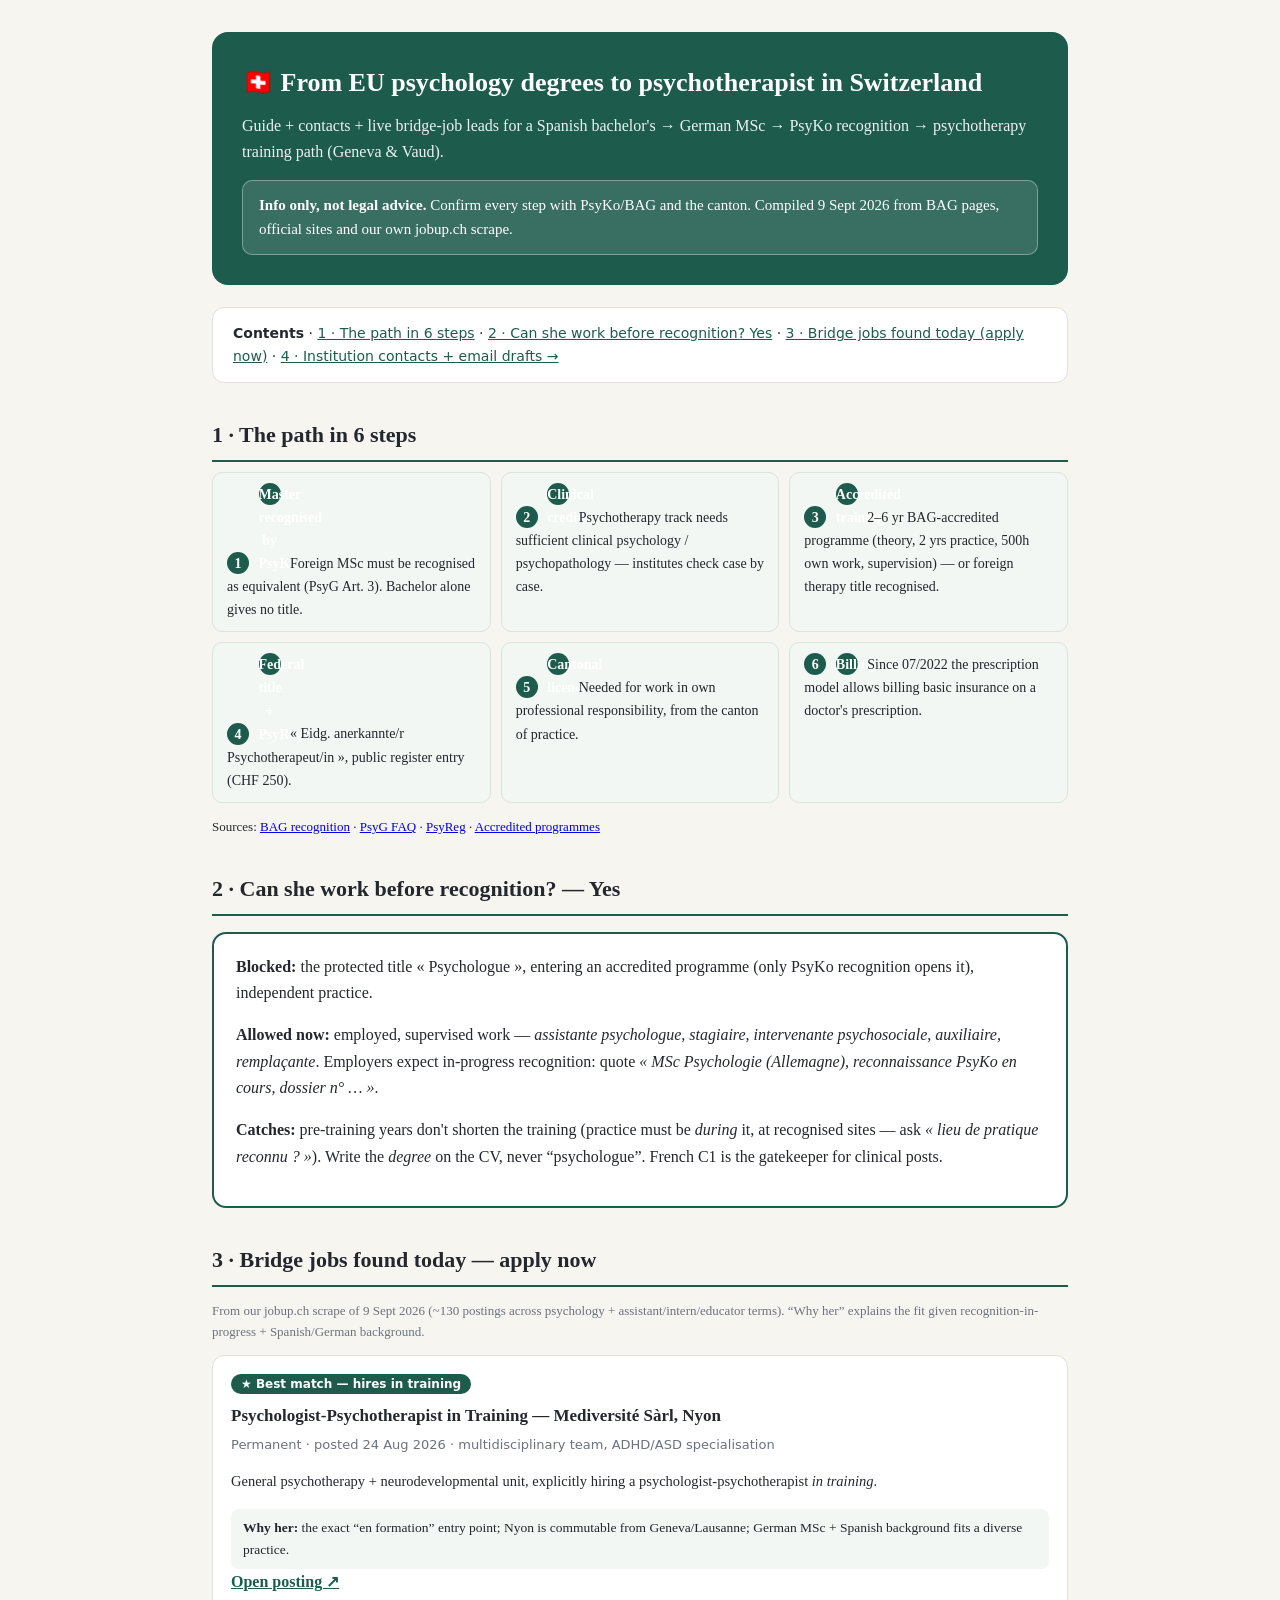
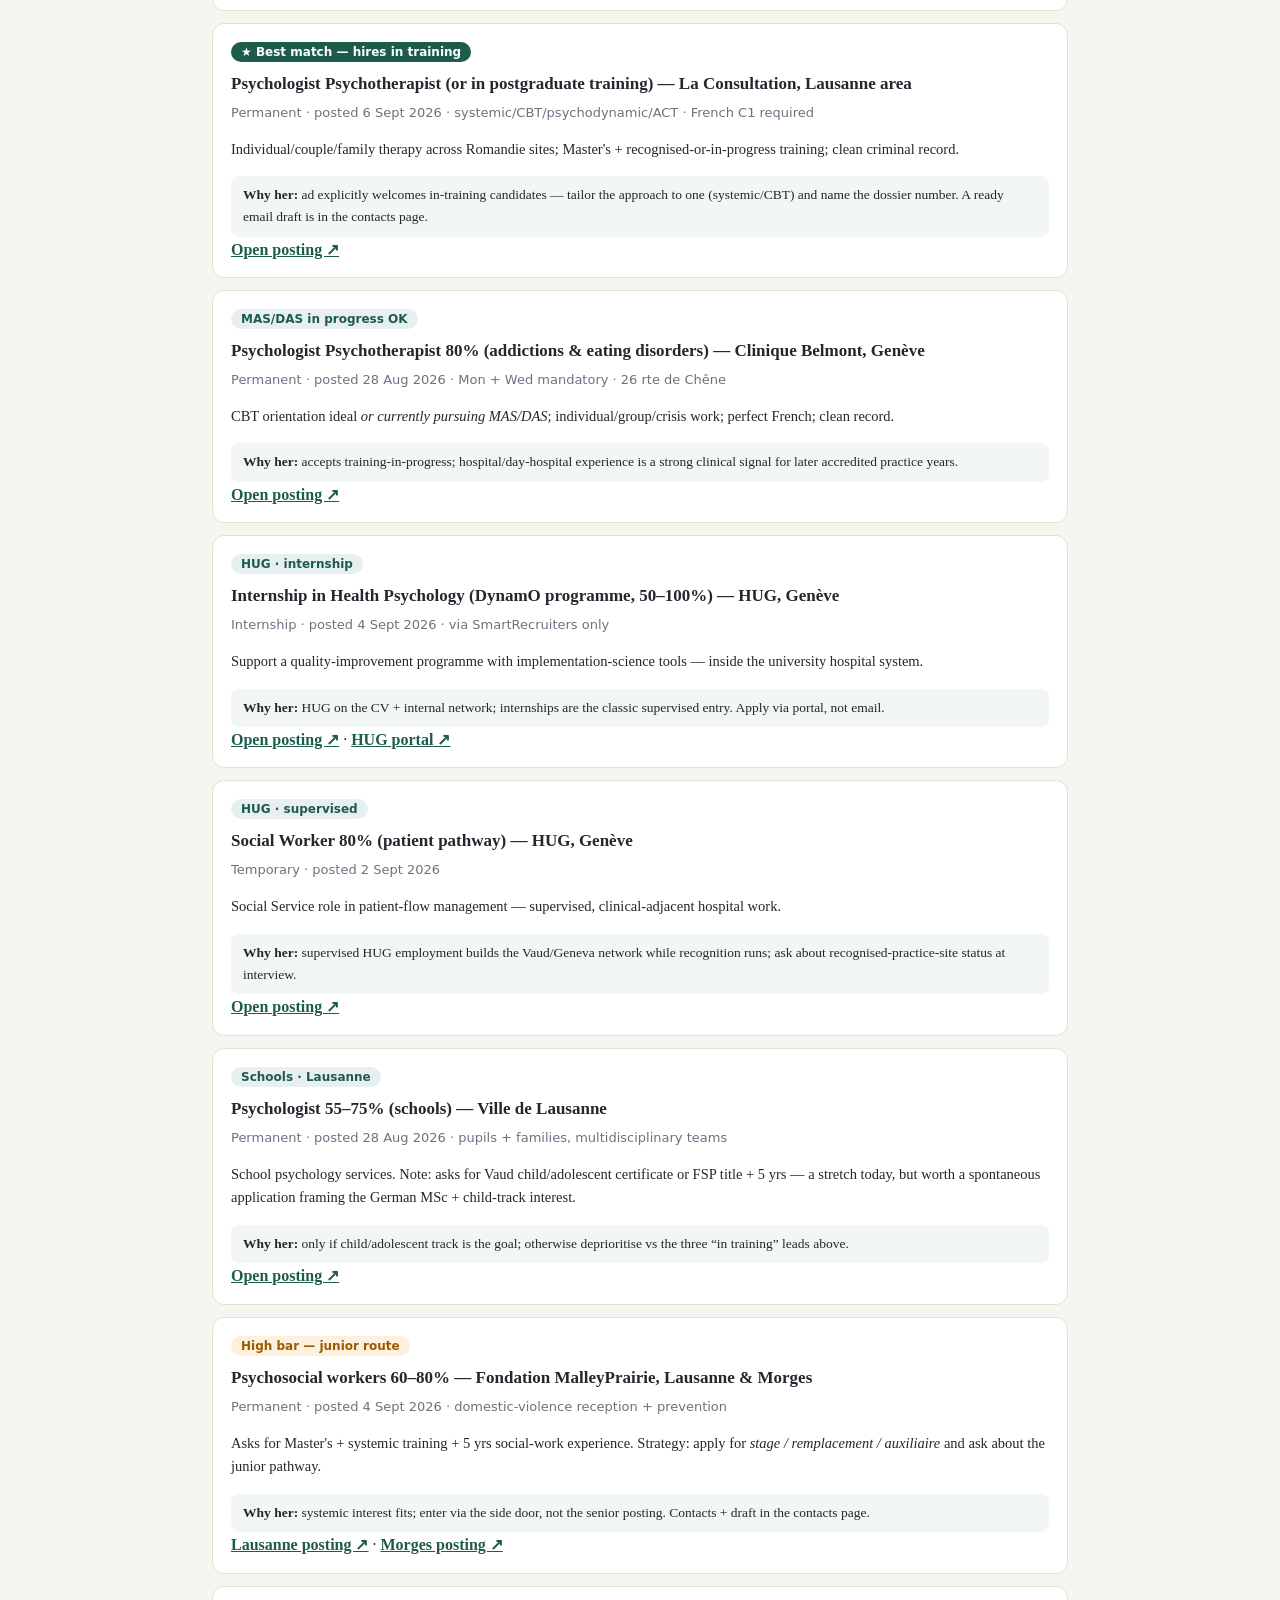
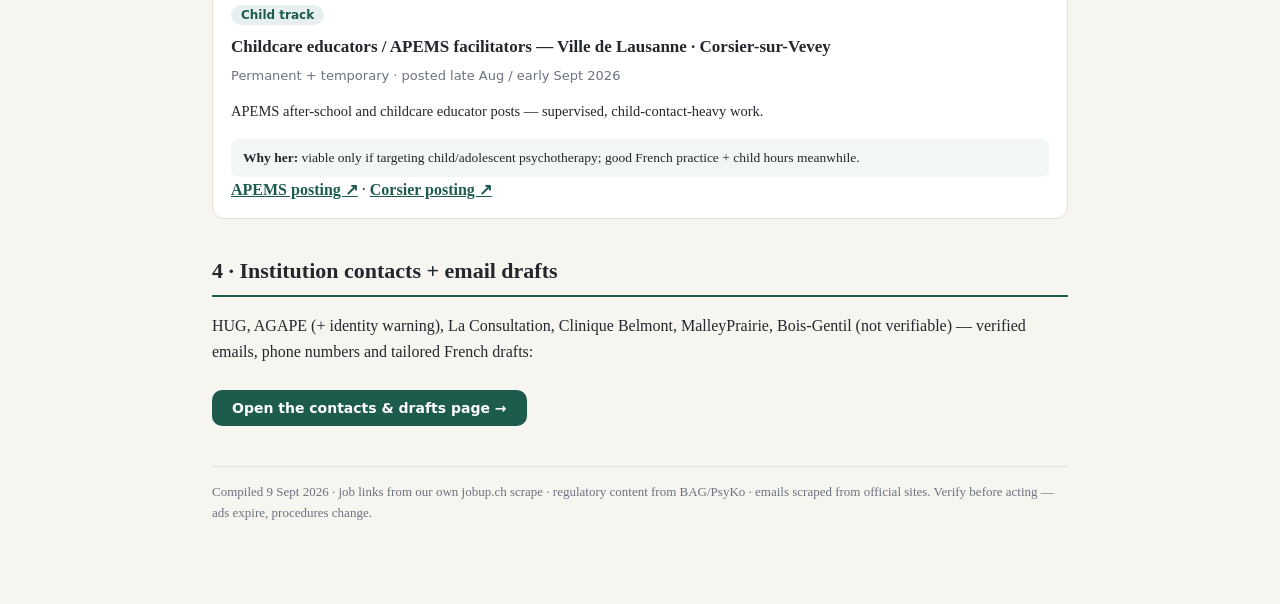
==== docs/index.html @ 8811dc08 "Add shareable docs site: index (path + bridge jobs) + contact guide" ====
<!doctype html>
<html lang="en">
<head>
<meta charset="utf-8"/>
<meta name="viewport" content="width=device-width, initial-scale=1"/>
<title>PsySwiss — EU to psychotherapist in Switzerland: guide, contacts &amp; bridge jobs</title>
<style>
  :root{--bg:#f7f5f0;--card:#fff;--ink:#23272e;--mut:#6b7280;--acc:#1d5c4d;--acc2:#b7792b;--line:#e5e0d5;--bad:#a33b3b}
  *{box-sizing:border-box}
  body{margin:0;background:var(--bg);color:var(--ink);font:16px/1.65 Georgia,'Times New Roman',serif}
  .wrap{max-width:900px;margin:0 auto;padding:32px 22px 80px}
  header.hero{background:var(--acc);color:#fff;border-radius:16px;padding:30px;margin-bottom:22px}
  header.hero h1{margin:0 0 8px;font-size:26px}
  header.hero p{margin:6px 0;opacity:.92}
  .profile{background:rgba(255,255,255,.12);border:1px solid rgba(255,255,255,.35);border-radius:10px;padding:12px 16px;margin-top:14px;font-size:15px}
  .toc{background:var(--card);border:1px solid var(--line);border-radius:12px;padding:14px 20px;font-family:system-ui,sans-serif;font-size:14px}
  .toc a{color:var(--acc)}
  h2{font-size:22px;margin:34px 0 10px;border-bottom:2px solid var(--acc);padding-bottom:6px}
  .card{background:var(--card);border:1px solid var(--line);border-radius:14px;padding:20px 22px;margin:16px 0}
  .card.best{border:2px solid var(--acc)}
  .tag{display:inline-block;font:600 12px/1 system-ui,sans-serif;padding:4px 10px;border-radius:20px;margin:0 6px 8px 0}
  .tag.best{background:var(--acc);color:#fff}.tag.info{background:#e8eff0;color:var(--acc)}.tag.warn{background:#fdf0dc;color:#9a5b00}
  ol li,ul li{margin-bottom:10px}
  .steps{display:grid;grid-template-columns:repeat(auto-fit,minmax(240px,1fr));gap:10px}
  .step{background:#f2f7f4;border:1px solid #d8e5dd;border-radius:10px;padding:10px 14px;font-size:14px}
  .step b{display:inline-block;background:var(--acc);color:#fff;border-radius:50%;width:22px;height:22px;text-align:center;margin-right:6px}
  .job{border:1px solid var(--line);border-radius:12px;padding:14px 18px;margin:12px 0;background:#fff}
  .job h3{margin:0 0 4px;font-size:17px}
  .job .meta{font-family:system-ui,sans-serif;font-size:13px;color:var(--mut)}
  .job p{font-size:14.5px}
  .job .why{background:#f2f7f4;border-radius:8px;padding:8px 12px;font-size:13.5px;margin-top:8px}
  .job a{color:var(--acc);font-weight:600}
  .mut{color:var(--mut)}.small{font-size:13px}
  .btn{display:inline-block;font:600 14px system-ui,sans-serif;background:var(--acc);color:#fff;border-radius:10px;padding:10px 20px;text-decoration:none;margin-top:8px}
  footer{margin-top:40px;color:var(--mut);font-size:13px;border-top:1px solid var(--line);padding-top:14px}
</style>
</head>
<body>
<div class="wrap">

<header class="hero">
  <h1>🇨🇭 From EU psychology degrees to psychotherapist in Switzerland</h1>
  <p>Guide + contacts + live bridge-job leads for a Spanish bachelor's → German MSc → PsyKo recognition → psychotherapy training path (Geneva &amp; Vaud).</p>
  <div class="profile"><b>Info only, not legal advice.</b> Confirm every step with PsyKo/BAG and the canton. Compiled 9 Sept 2026 from BAG pages, official sites and our own jobup.ch scrape.</div>
</header>

<nav class="toc"><b>Contents</b> ·
  <a href="#path">1 · The path in 6 steps</a> ·
  <a href="#canwork">2 · Can she work before recognition? Yes</a> ·
  <a href="#jobs">3 · Bridge jobs found today (apply now)</a> ·
  <a href="contact-guide.html">4 · Institution contacts + email drafts →</a>
</nav>

<h2 id="path">1 · The path in 6 steps</h2>
<div class="steps">
  <div class="step"><b>1</b> <b>Master recognised by PsyKo.</b> Foreign MSc must be recognised as equivalent (PsyG Art. 3). Bachelor alone gives no title.</div>
  <div class="step"><b>2</b> <b>Clinical credits.</b> Psychotherapy track needs sufficient clinical psychology / psychopathology — institutes check case by case.</div>
  <div class="step"><b>3</b> <b>Accredited training.</b> 2–6 yr BAG-accredited programme (theory, 2 yrs practice, 500h own work, supervision) — or foreign therapy title recognised.</div>
  <div class="step"><b>4</b> <b>Federal title + PsyReg.</b> « Eidg. anerkannte/r Psychotherapeut/in », public register entry (CHF 250).</div>
  <div class="step"><b>5</b> <b>Cantonal licence.</b> Needed for work in own professional responsibility, from the canton of practice.</div>
  <div class="step"><b>6</b> <b>Billing.</b> Since 07/2022 the prescription model allows billing basic insurance on a doctor's prescription.</div>
</div>
<p class="small">Sources: <a href="https://www.bag.admin.ch/de/anerkennungen-von-psychologieberufen">BAG recognition</a> ·
<a href="https://www.bag.admin.ch/de/haeufige-fragen-faq-zum-psychologieberufegesetz-psyg">PsyG FAQ</a> ·
<a href="https://www.bag.admin.ch/de/psychologieberuferegister-psyreg">PsyReg</a> ·
<a href="https://www.bag.admin.ch/de/liste-der-akkreditierten-weiterbildungsgaenge">Accredited programmes</a></p>

<h2 id="canwork">2 · Can she work before recognition? — Yes</h2>
<div class="card best">
  <p style="margin-top:0"><b>Blocked:</b> the protected title « Psychologue », entering an accredited programme (only PsyKo recognition opens it), independent practice.</p>
  <p><b>Allowed now:</b> employed, supervised work — <i>assistante psychologue, stagiaire, intervenante psychosociale, auxiliaire, remplaçante</i>. Employers expect in-progress recognition: quote <i>« MSc Psychologie (Allemagne), reconnaissance PsyKo en cours, dossier n° … »</i>.</p>
  <p><b>Catches:</b> pre-training years don't shorten the training (practice must be <em>during</em> it, at recognised sites — ask <i>« lieu de pratique reconnu ? »</i>). Write the <em>degree</em> on the CV, never “psychologue”. French C1 is the gatekeeper for clinical posts.</p>
</div>

<h2 id="jobs">3 · Bridge jobs found today — apply now</h2>
<p class="mut small">From our jobup.ch scrape of 9 Sept 2026 (~130 postings across psychology + assistant/intern/educator terms). “Why her” explains the fit given recognition-in-progress + Spanish/German background.</p>

<div class="job">
  <span class="tag best">★ Best match — hires in training</span>
  <h3>Psychologist-Psychotherapist in Training — Mediversité Sàrl, Nyon</h3>
  <div class="meta">Permanent · posted 24 Aug 2026 · multidisciplinary team, ADHD/ASD specialisation</div>
  <p>General psychotherapy + neurodevelopmental unit, explicitly hiring a psychologist-psychotherapist <em>in training</em>.</p>
  <div class="why"><b>Why her:</b> the exact “en formation” entry point; Nyon is commutable from Geneva/Lausanne; German MSc + Spanish background fits a diverse practice.</div>
  <a href="https://www.jobup.ch/en/jobs/detail/7398c417-0367-4340-86e6-80411be27846/" target="_blank">Open posting ↗</a>
</div>

<div class="job">
  <span class="tag best">★ Best match — hires in training</span>
  <h3>Psychologist Psychotherapist (or in postgraduate training) — La Consultation, Lausanne area</h3>
  <div class="meta">Permanent · posted 6 Sept 2026 · systemic/CBT/psychodynamic/ACT · French C1 required</div>
  <p>Individual/couple/family therapy across Romandie sites; Master's + recognised-or-in-progress training; clean criminal record.</p>
  <div class="why"><b>Why her:</b> ad explicitly welcomes in-training candidates — tailor the approach to one (systemic/CBT) and name the dossier number. A ready email draft is in the contacts page.</div>
  <a href="https://www.jobup.ch/en/jobs/detail/bed86beb-75bb-4c62-bdf3-275a2b999f5e/" target="_blank">Open posting ↗</a>
</div>

<div class="job">
  <span class="tag info">MAS/DAS in progress OK</span>
  <h3>Psychologist Psychotherapist 80% (addictions &amp; eating disorders) — Clinique Belmont, Genève</h3>
  <div class="meta">Permanent · posted 28 Aug 2026 · Mon + Wed mandatory · 26 rte de Chêne</div>
  <p>CBT orientation ideal <em>or currently pursuing MAS/DAS</em>; individual/group/crisis work; perfect French; clean record.</p>
  <div class="why"><b>Why her:</b> accepts training-in-progress; hospital/day-hospital experience is a strong clinical signal for later accredited practice years.</div>
  <a href="https://www.jobup.ch/en/jobs/detail/eee96cb6-ac33-42aa-8d89-3d9f87bb5405/" target="_blank">Open posting ↗</a>
</div>

<div class="job">
  <span class="tag info">HUG · internship</span>
  <h3>Internship in Health Psychology (DynamO programme, 50–100%) — HUG, Genève</h3>
  <div class="meta">Internship · posted 4 Sept 2026 · via SmartRecruiters only</div>
  <p>Support a quality-improvement programme with implementation-science tools — inside the university hospital system.</p>
  <div class="why"><b>Why her:</b> HUG on the CV + internal network; internships are the classic supervised entry. Apply via portal, not email.</div>
  <a href="https://www.jobup.ch/en/jobs/detail/e3f764c7-7842-4f9b-a53a-0cafb08f70a4/" target="_blank">Open posting ↗</a> ·
  <a href="https://careers.smartrecruiters.com/HUG" target="_blank">HUG portal ↗</a>
</div>

<div class="job">
  <span class="tag info">HUG · supervised</span>
  <h3>Social Worker 80% (patient pathway) — HUG, Genève</h3>
  <div class="meta">Temporary · posted 2 Sept 2026</div>
  <p>Social Service role in patient-flow management — supervised, clinical-adjacent hospital work.</p>
  <div class="why"><b>Why her:</b> supervised HUG employment builds the Vaud/Geneva network while recognition runs; ask about recognised-practice-site status at interview.</div>
  <a href="https://www.jobup.ch/en/jobs/detail/d4ad3b9c-6428-488f-bd52-ea55fa86b99a/" target="_blank">Open posting ↗</a>
</div>

<div class="job">
  <span class="tag info">Schools · Lausanne</span>
  <h3>Psychologist 55–75% (schools) — Ville de Lausanne</h3>
  <div class="meta">Permanent · posted 28 Aug 2026 · pupils + families, multidisciplinary teams</div>
  <p>School psychology services. Note: asks for Vaud child/adolescent certificate or FSP title + 5 yrs — a stretch today, but worth a spontaneous application framing the German MSc + child-track interest.</p>
  <div class="why"><b>Why her:</b> only if child/adolescent track is the goal; otherwise deprioritise vs the three “in training” leads above.</div>
  <a href="https://www.jobup.ch/en/jobs/detail/769bc528-cf3d-4282-a9b9-a3c63884d6ec/" target="_blank">Open posting ↗</a>
</div>

<div class="job">
  <span class="tag warn">High bar — junior route</span>
  <h3>Psychosocial workers 60–80% — Fondation MalleyPrairie, Lausanne &amp; Morges</h3>
  <div class="meta">Permanent · posted 4 Sept 2026 · domestic-violence reception + prevention</div>
  <p>Asks for Master's + systemic training + 5 yrs social-work experience. Strategy: apply for <em>stage / remplacement / auxiliaire</em> and ask about the junior pathway.</p>
  <div class="why"><b>Why her:</b> systemic interest fits; enter via the side door, not the senior posting. Contacts + draft in the contacts page.</div>
  <a href="https://www.jobup.ch/en/jobs/detail/ba24c6ad-ec3e-4e1e-b106-0c7cb1ad4115/" target="_blank">Lausanne posting ↗</a> ·
  <a href="https://www.jobup.ch/en/jobs/detail/b926bdc4-3c74-401d-a8de-cc266d8d96e2/" target="_blank">Morges posting ↗</a>
</div>

<div class="job">
  <span class="tag info">Child track</span>
  <h3>Childcare educators / APEMS facilitators — Ville de Lausanne · Corsier-sur-Vevey</h3>
  <div class="meta">Permanent + temporary · posted late Aug / early Sept 2026</div>
  <p>APEMS after-school and childcare educator posts — supervised, child-contact-heavy work.</p>
  <div class="why"><b>Why her:</b> viable only if targeting child/adolescent psychotherapy; good French practice + child hours meanwhile.</div>
  <a href="https://www.jobup.ch/en/jobs/detail/16b70155-5c1d-4544-8836-778dede1013c/" target="_blank">APEMS posting ↗</a> ·
  <a href="https://www.jobup.ch/en/jobs/detail/98560484-c03b-4f7c-9d9e-e5befb551f35/" target="_blank">Corsier posting ↗</a>
</div>

<h2>4 · Institution contacts + email drafts</h2>
<p>HUG, AGAPE (+ identity warning), La Consultation, Clinique Belmont, MalleyPrairie, Bois-Gentil (not verifiable) — verified emails, phone numbers and tailored French drafts:</p>
<a class="btn" href="contact-guide.html">Open the contacts &amp; drafts page →</a>

<footer>Compiled 9 Sept 2026 · job links from our own jobup.ch scrape · regulatory content from BAG/PsyKo · emails scraped from official sites. Verify before acting — ads expire, procedures change.</footer>

</div>
</body>
</html>
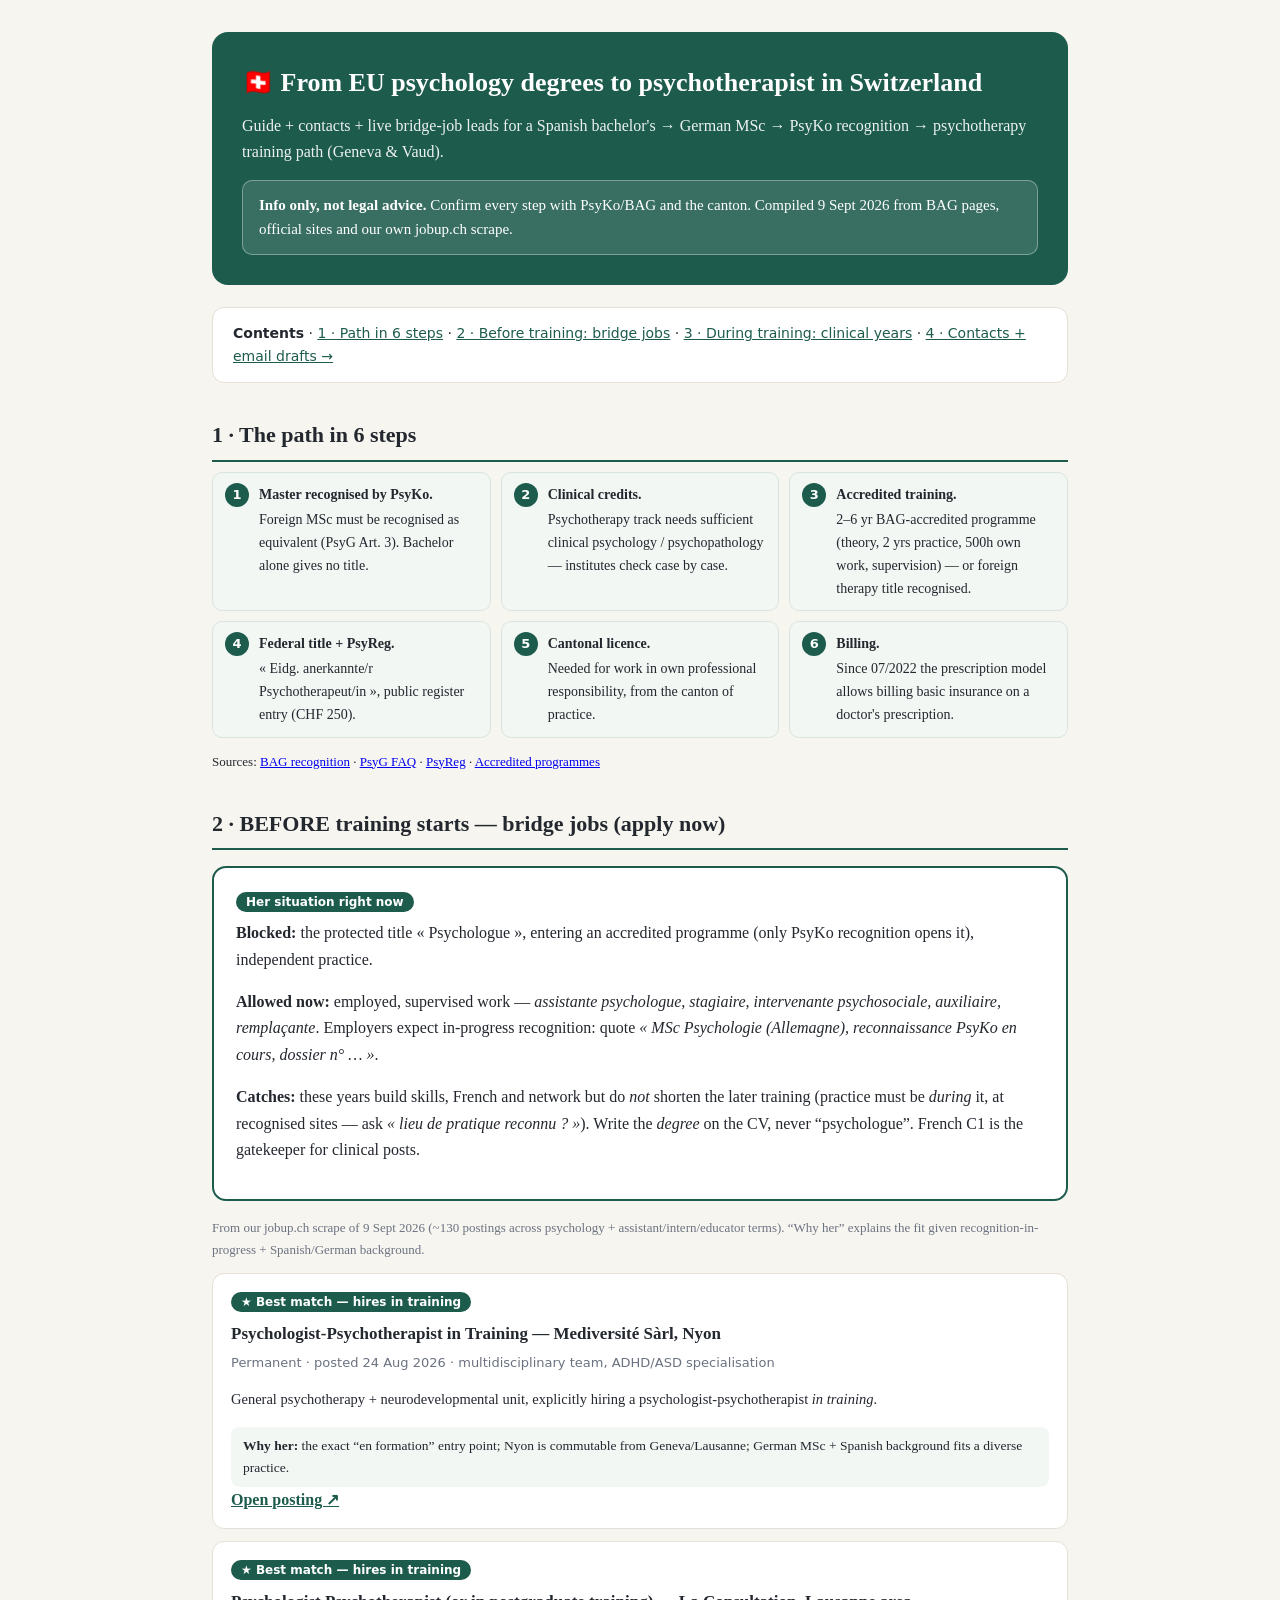
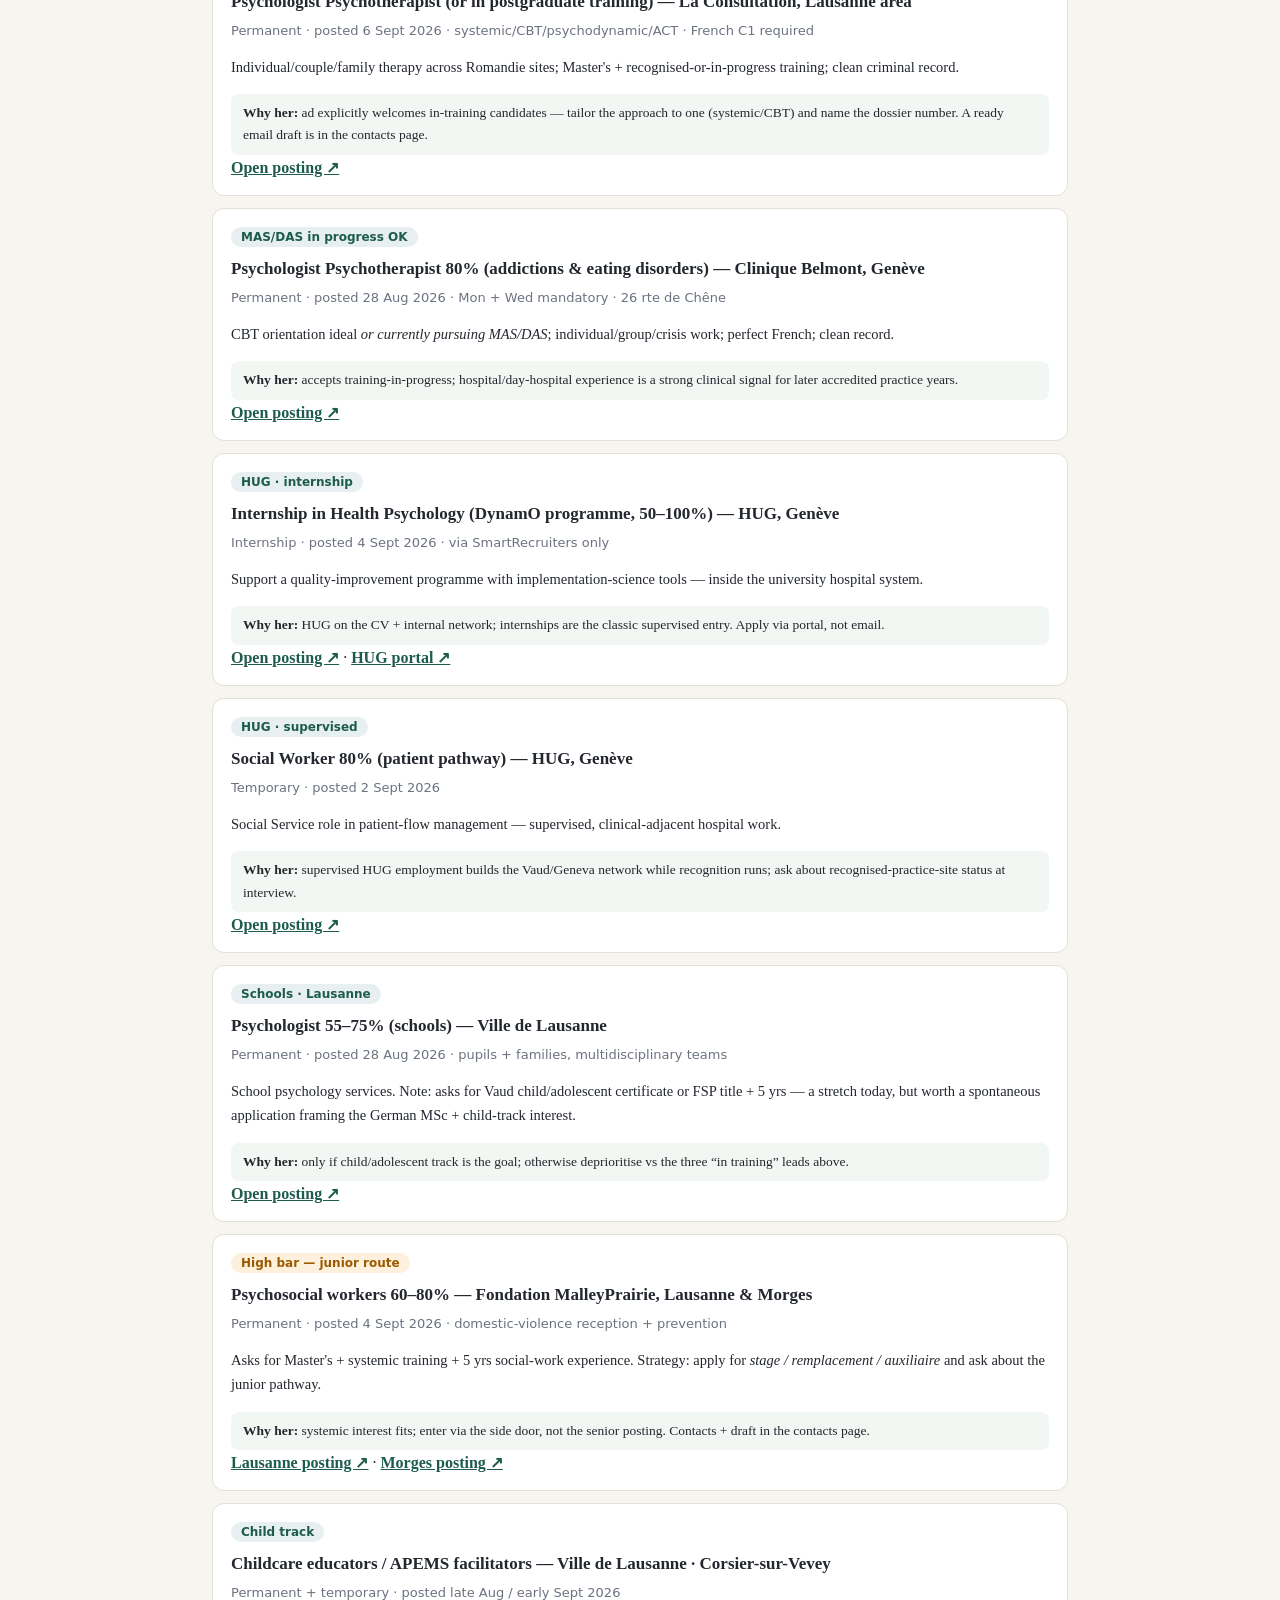
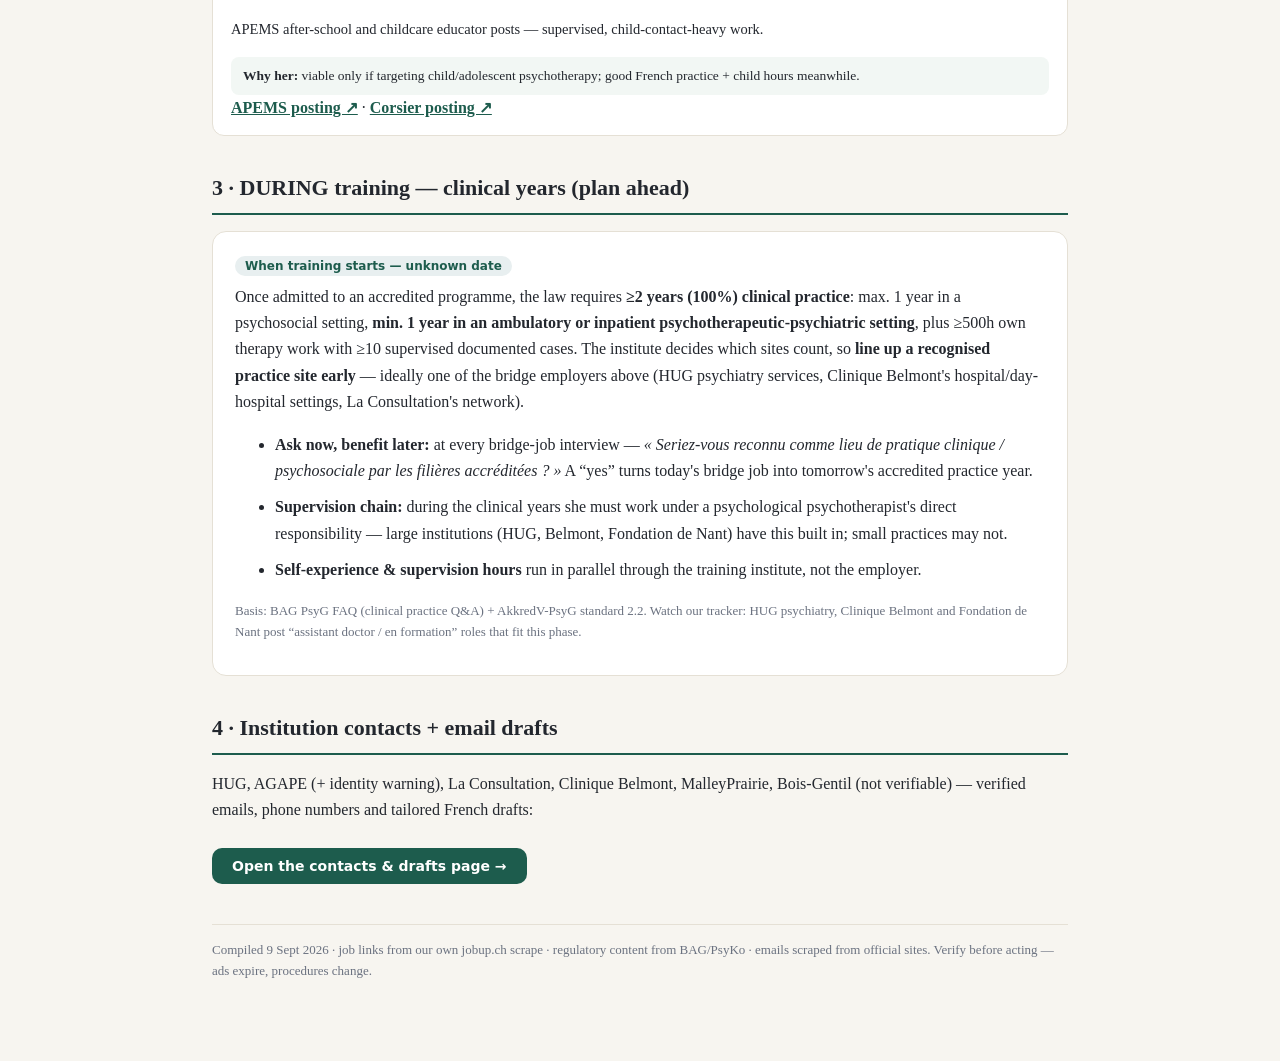
==== commit f35be071: "Split jobs into BEFORE vs DURING training; fix step-number overlap" ====
--- a/docs/index.html
+++ b/docs/index.html
@@ -22,8 +22,9 @@
   .tag.best{background:var(--acc);color:#fff}.tag.info{background:#e8eff0;color:var(--acc)}.tag.warn{background:#fdf0dc;color:#9a5b00}
   ol li,ul li{margin-bottom:10px}
   .steps{display:grid;grid-template-columns:repeat(auto-fit,minmax(240px,1fr));gap:10px}
-  .step{background:#f2f7f4;border:1px solid #d8e5dd;border-radius:10px;padding:10px 14px;font-size:14px}
-  .step b{display:inline-block;background:var(--acc);color:#fff;border-radius:50%;width:22px;height:22px;text-align:center;margin-right:6px}
+  .step{background:#f2f7f4;border:1px solid #d8e5dd;border-radius:10px;padding:10px 14px 10px 46px;font-size:14px;position:relative}
+  .step .num{position:absolute;left:12px;top:10px;background:var(--acc);color:#fff;border-radius:50%;width:24px;height:24px;text-align:center;font:700 13px/24px system-ui,sans-serif}
+  .step b.t{display:block;margin-bottom:2px}
   .job{border:1px solid var(--line);border-radius:12px;padding:14px 18px;margin:12px 0;background:#fff}
   .job h3{margin:0 0 4px;font-size:17px}
   .job .meta{font-family:system-ui,sans-serif;font-size:13px;color:var(--mut)}
@@ -45,34 +46,33 @@
 </header>
 
 <nav class="toc"><b>Contents</b> ·
-  <a href="#path">1 · The path in 6 steps</a> ·
-  <a href="#canwork">2 · Can she work before recognition? Yes</a> ·
-  <a href="#jobs">3 · Bridge jobs found today (apply now)</a> ·
-  <a href="contact-guide.html">4 · Institution contacts + email drafts →</a>
+  <a href="#path">1 · Path in 6 steps</a> ·
+  <a href="#before">2 · Before training: bridge jobs</a> ·
+  <a href="#during">3 · During training: clinical years</a> ·
+  <a href="contact-guide.html">4 · Contacts + email drafts →</a>
 </nav>
 
 <h2 id="path">1 · The path in 6 steps</h2>
 <div class="steps">
-  <div class="step"><b>1</b> <b>Master recognised by PsyKo.</b> Foreign MSc must be recognised as equivalent (PsyG Art. 3). Bachelor alone gives no title.</div>
-  <div class="step"><b>2</b> <b>Clinical credits.</b> Psychotherapy track needs sufficient clinical psychology / psychopathology — institutes check case by case.</div>
-  <div class="step"><b>3</b> <b>Accredited training.</b> 2–6 yr BAG-accredited programme (theory, 2 yrs practice, 500h own work, supervision) — or foreign therapy title recognised.</div>
-  <div class="step"><b>4</b> <b>Federal title + PsyReg.</b> « Eidg. anerkannte/r Psychotherapeut/in », public register entry (CHF 250).</div>
-  <div class="step"><b>5</b> <b>Cantonal licence.</b> Needed for work in own professional responsibility, from the canton of practice.</div>
-  <div class="step"><b>6</b> <b>Billing.</b> Since 07/2022 the prescription model allows billing basic insurance on a doctor's prescription.</div>
+  <div class="step"><span class="num">1</span><b class="t">Master recognised by PsyKo.</b> Foreign MSc must be recognised as equivalent (PsyG Art. 3). Bachelor alone gives no title.</div>
+  <div class="step"><span class="num">2</span><b class="t">Clinical credits.</b> Psychotherapy track needs sufficient clinical psychology / psychopathology — institutes check case by case.</div>
+  <div class="step"><span class="num">3</span><b class="t">Accredited training.</b> 2–6 yr BAG-accredited programme (theory, 2 yrs practice, 500h own work, supervision) — or foreign therapy title recognised.</div>
+  <div class="step"><span class="num">4</span><b class="t">Federal title + PsyReg.</b> « Eidg. anerkannte/r Psychotherapeut/in », public register entry (CHF 250).</div>
+  <div class="step"><span class="num">5</span><b class="t">Cantonal licence.</b> Needed for work in own professional responsibility, from the canton of practice.</div>
+  <div class="step"><span class="num">6</span><b class="t">Billing.</b> Since 07/2022 the prescription model allows billing basic insurance on a doctor's prescription.</div>
 </div>
 <p class="small">Sources: <a href="https://www.bag.admin.ch/de/anerkennungen-von-psychologieberufen">BAG recognition</a> ·
 <a href="https://www.bag.admin.ch/de/haeufige-fragen-faq-zum-psychologieberufegesetz-psyg">PsyG FAQ</a> ·
 <a href="https://www.bag.admin.ch/de/psychologieberuferegister-psyreg">PsyReg</a> ·
 <a href="https://www.bag.admin.ch/de/liste-der-akkreditierten-weiterbildungsgaenge">Accredited programmes</a></p>
 
-<h2 id="canwork">2 · Can she work before recognition? — Yes</h2>
+<h2 id="before">2 · BEFORE training starts — bridge jobs (apply now)</h2>
 <div class="card best">
+  <span class="tag best">Her situation right now</span>
   <p style="margin-top:0"><b>Blocked:</b> the protected title « Psychologue », entering an accredited programme (only PsyKo recognition opens it), independent practice.</p>
   <p><b>Allowed now:</b> employed, supervised work — <i>assistante psychologue, stagiaire, intervenante psychosociale, auxiliaire, remplaçante</i>. Employers expect in-progress recognition: quote <i>« MSc Psychologie (Allemagne), reconnaissance PsyKo en cours, dossier n° … »</i>.</p>
-  <p><b>Catches:</b> pre-training years don't shorten the training (practice must be <em>during</em> it, at recognised sites — ask <i>« lieu de pratique reconnu ? »</i>). Write the <em>degree</em> on the CV, never “psychologue”. French C1 is the gatekeeper for clinical posts.</p>
+  <p><b>Catches:</b> these years build skills, French and network but do <em>not</em> shorten the later training (practice must be <em>during</em> it, at recognised sites — ask <i>« lieu de pratique reconnu ? »</i>). Write the <em>degree</em> on the CV, never “psychologue”. French C1 is the gatekeeper for clinical posts.</p>
 </div>
-
-<h2 id="jobs">3 · Bridge jobs found today — apply now</h2>
 <p class="mut small">From our jobup.ch scrape of 9 Sept 2026 (~130 postings across psychology + assistant/intern/educator terms). “Why her” explains the fit given recognition-in-progress + Spanish/German background.</p>
 
 <div class="job">
@@ -150,6 +150,27 @@
   <a href="https://www.jobup.ch/en/jobs/detail/98560484-c03b-4f7c-9d9e-e5befb551f35/" target="_blank">Corsier posting ↗</a>
 </div>
 
+<h2 id="during">3 · DURING training — clinical years (plan ahead)</h2>
+<div class="card">
+  <span class="tag info">When training starts — unknown date</span>
+  <p style="margin-top:0">Once admitted to an accredited programme, the law requires <b>≥2 years (100%) clinical practice</b>:
+  max. 1 year in a psychosocial setting, <b>min. 1 year in an ambulatory or inpatient psychotherapeutic-psychiatric
+  setting</b>, plus ≥500h own therapy work with ≥10 supervised documented cases. The institute decides which sites
+  count, so <b>line up a recognised practice site early</b> — ideally one of the bridge employers above
+  (HUG psychiatry services, Clinique Belmont's hospital/day-hospital settings, La Consultation's network).</p>
+  <ul>
+    <li><b>Ask now, benefit later:</b> at every bridge-job interview — <i>« Seriez-vous reconnu comme lieu de
+    pratique clinique / psychosociale par les filières accréditées ? »</i> A “yes” turns today's bridge job into
+    tomorrow's accredited practice year.</li>
+    <li><b>Supervision chain:</b> during the clinical years she must work under a psychological psychotherapist's
+    direct responsibility — large institutions (HUG, Belmont, Fondation de Nant) have this built in; small
+    practices may not.</li>
+    <li><b>Self-experience &amp; supervision hours</b> run in parallel through the training institute, not the employer.</li>
+  </ul>
+  <p class="mut small">Basis: BAG PsyG FAQ (clinical practice Q&amp;A) + AkkredV-PsyG standard 2.2. Watch our tracker:
+  HUG psychiatry, Clinique Belmont and Fondation de Nant post “assistant doctor / en formation” roles that fit this phase.</p>
+</div>
+
 <h2>4 · Institution contacts + email drafts</h2>
 <p>HUG, AGAPE (+ identity warning), La Consultation, Clinique Belmont, MalleyPrairie, Bois-Gentil (not verifiable) — verified emails, phone numbers and tailored French drafts:</p>
 <a class="btn" href="contact-guide.html">Open the contacts &amp; drafts page →</a>
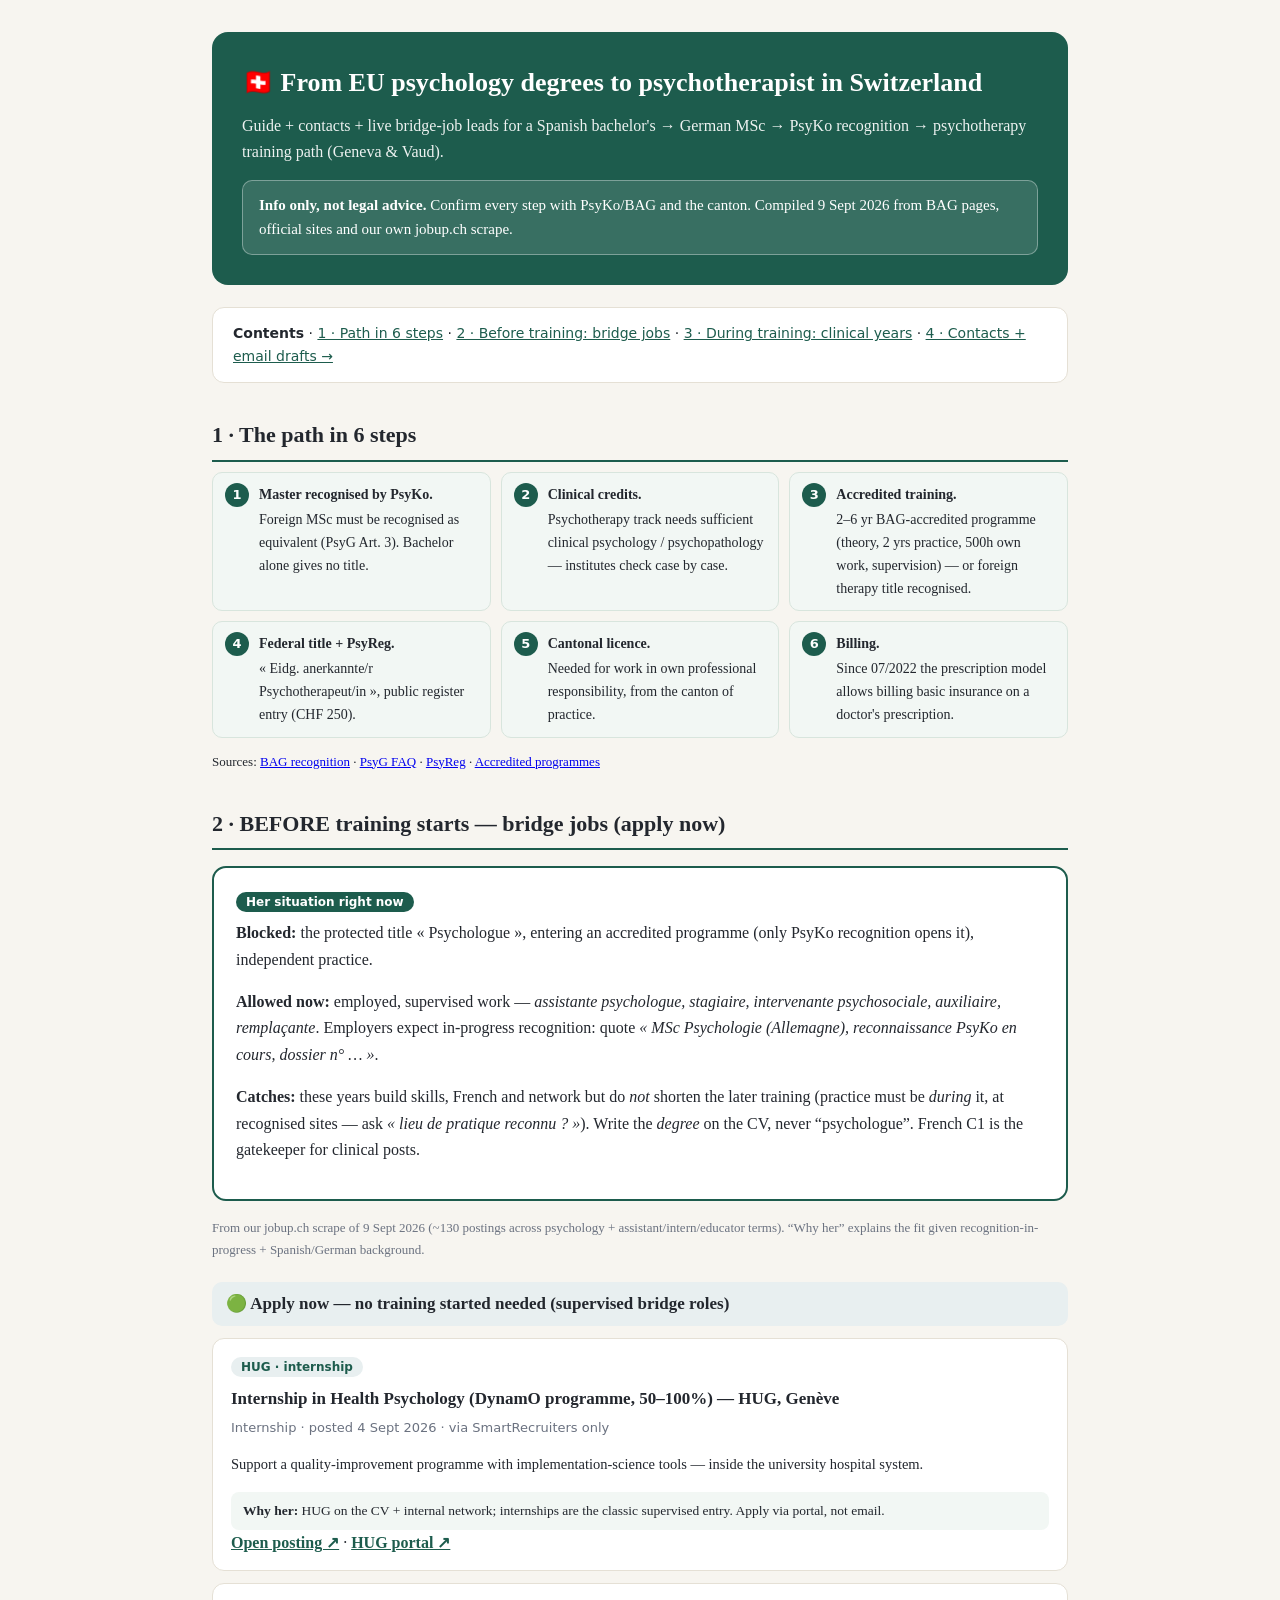
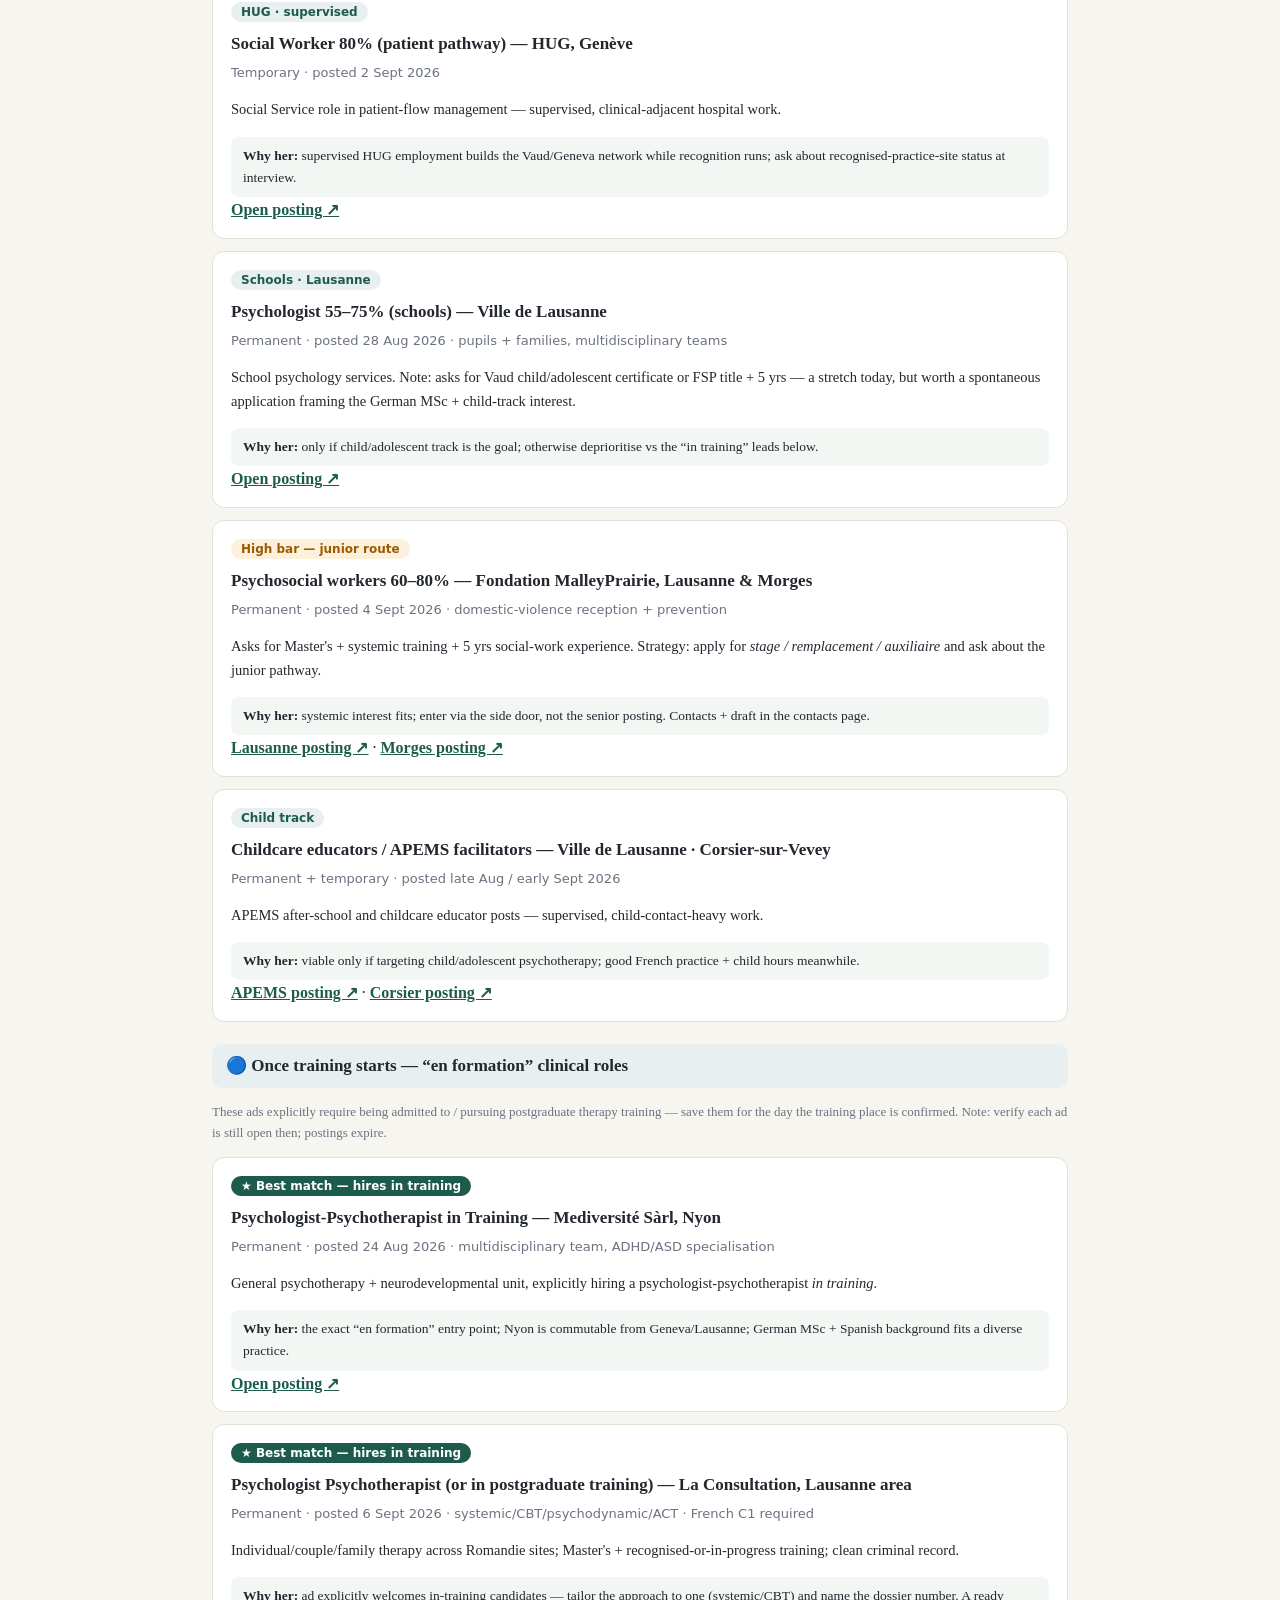
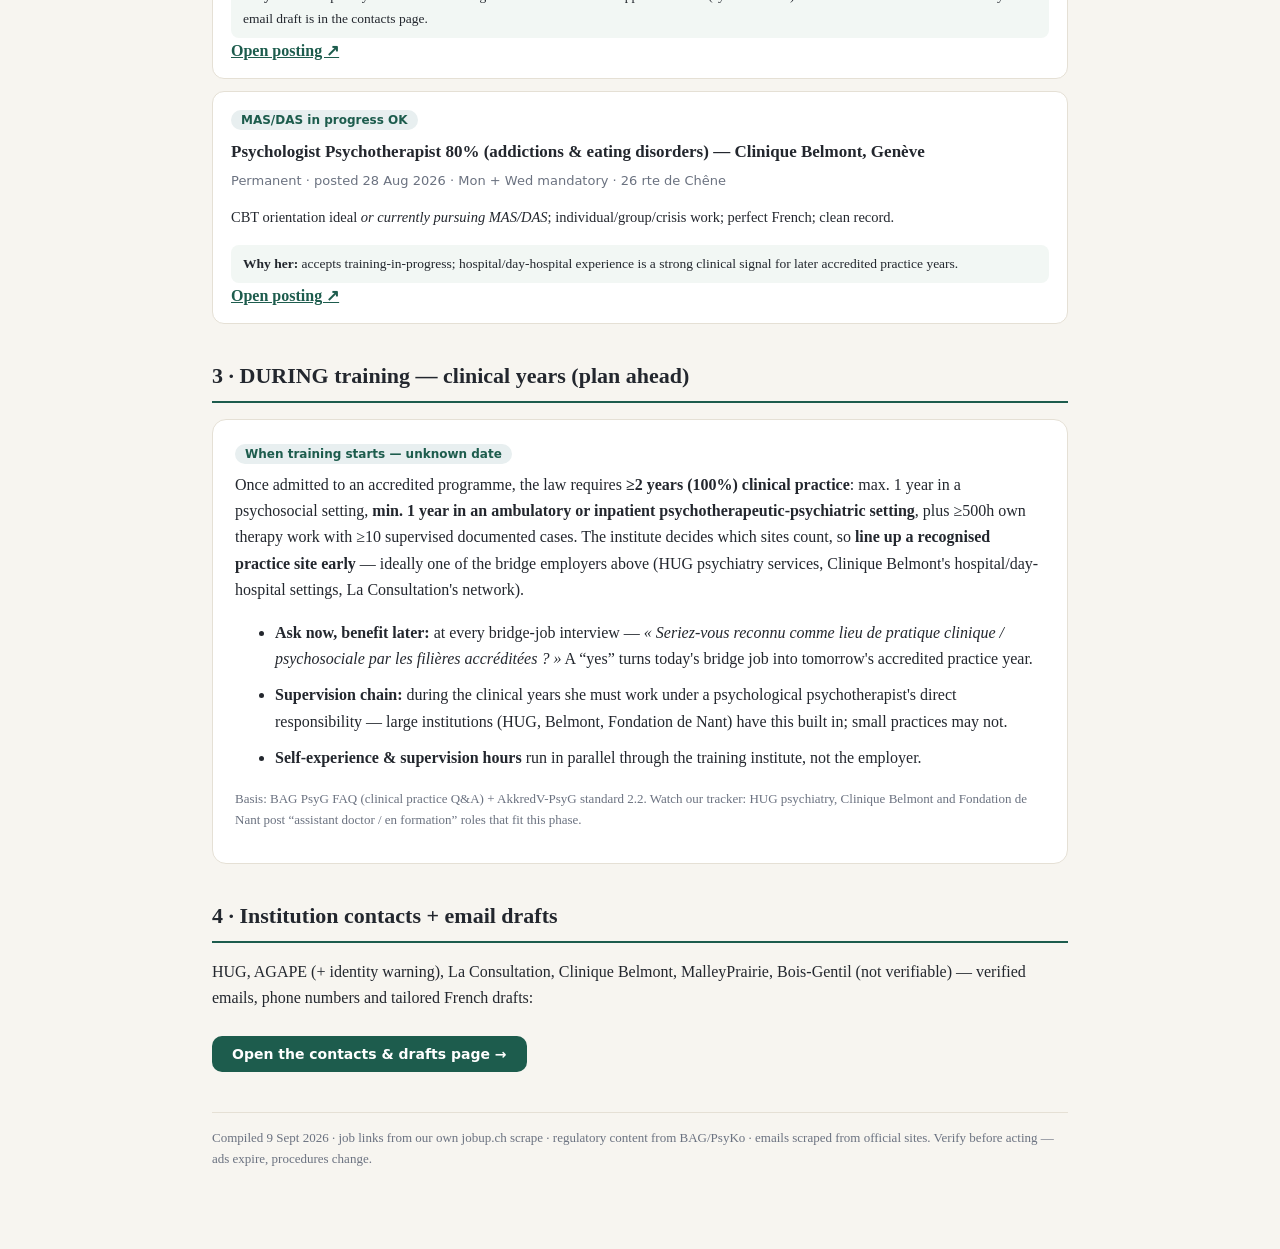
==== commit 3d71ef13: "Split job cards into BEFORE vs DURING training groups" ====
--- a/docs/index.html
+++ b/docs/index.html
@@ -32,6 +32,7 @@
   .job .why{background:#f2f7f4;border-radius:8px;padding:8px 12px;font-size:13.5px;margin-top:8px}
   .job a{color:var(--acc);font-weight:600}
   .mut{color:var(--mut)}.small{font-size:13px}
+  h3.phase{font-size:17px;margin:22px 0 4px;padding:8px 14px;background:#e8eff0;border-radius:10px}
   .btn{display:inline-block;font:600 14px system-ui,sans-serif;background:var(--acc);color:#fff;border-radius:10px;padding:10px 20px;text-decoration:none;margin-top:8px}
   footer{margin-top:40px;color:var(--mut);font-size:13px;border-top:1px solid var(--line);padding-top:14px}
 </style>
@@ -75,6 +76,59 @@
 </div>
 <p class="mut small">From our jobup.ch scrape of 9 Sept 2026 (~130 postings across psychology + assistant/intern/educator terms). “Why her” explains the fit given recognition-in-progress + Spanish/German background.</p>
 
+<h3 class="phase">🟢 Apply now — no training started needed (supervised bridge roles)</h3>
+
+<div class="job">
+  <span class="tag info">HUG · internship</span>
+  <h3>Internship in Health Psychology (DynamO programme, 50–100%) — HUG, Genève</h3>
+  <div class="meta">Internship · posted 4 Sept 2026 · via SmartRecruiters only</div>
+  <p>Support a quality-improvement programme with implementation-science tools — inside the university hospital system.</p>
+  <div class="why"><b>Why her:</b> HUG on the CV + internal network; internships are the classic supervised entry. Apply via portal, not email.</div>
+  <a href="https://www.jobup.ch/en/jobs/detail/e3f764c7-7842-4f9b-a53a-0cafb08f70a4/" target="_blank">Open posting ↗</a> ·
+  <a href="https://careers.smartrecruiters.com/HUG" target="_blank">HUG portal ↗</a>
+</div>
+
+<div class="job">
+  <span class="tag info">HUG · supervised</span>
+  <h3>Social Worker 80% (patient pathway) — HUG, Genève</h3>
+  <div class="meta">Temporary · posted 2 Sept 2026</div>
+  <p>Social Service role in patient-flow management — supervised, clinical-adjacent hospital work.</p>
+  <div class="why"><b>Why her:</b> supervised HUG employment builds the Vaud/Geneva network while recognition runs; ask about recognised-practice-site status at interview.</div>
+  <a href="https://www.jobup.ch/en/jobs/detail/d4ad3b9c-6428-488f-bd52-ea55fa86b99a/" target="_blank">Open posting ↗</a>
+</div>
+
+<div class="job">
+  <span class="tag info">Schools · Lausanne</span>
+  <h3>Psychologist 55–75% (schools) — Ville de Lausanne</h3>
+  <div class="meta">Permanent · posted 28 Aug 2026 · pupils + families, multidisciplinary teams</div>
+  <p>School psychology services. Note: asks for Vaud child/adolescent certificate or FSP title + 5 yrs — a stretch today, but worth a spontaneous application framing the German MSc + child-track interest.</p>
+  <div class="why"><b>Why her:</b> only if child/adolescent track is the goal; otherwise deprioritise vs the “in training” leads below.</div>
+  <a href="https://www.jobup.ch/en/jobs/detail/769bc528-cf3d-4282-a9b9-a3c63884d6ec/" target="_blank">Open posting ↗</a>
+</div>
+
+<div class="job">
+  <span class="tag warn">High bar — junior route</span>
+  <h3>Psychosocial workers 60–80% — Fondation MalleyPrairie, Lausanne &amp; Morges</h3>
+  <div class="meta">Permanent · posted 4 Sept 2026 · domestic-violence reception + prevention</div>
+  <p>Asks for Master's + systemic training + 5 yrs social-work experience. Strategy: apply for <em>stage / remplacement / auxiliaire</em> and ask about the junior pathway.</p>
+  <div class="why"><b>Why her:</b> systemic interest fits; enter via the side door, not the senior posting. Contacts + draft in the contacts page.</div>
+  <a href="https://www.jobup.ch/en/jobs/detail/ba24c6ad-ec3e-4e1e-b106-0c7cb1ad4115/" target="_blank">Lausanne posting ↗</a> ·
+  <a href="https://www.jobup.ch/en/jobs/detail/b926bdc4-3c74-401d-a8de-cc266d8d96e2/" target="_blank">Morges posting ↗</a>
+</div>
+
+<div class="job">
+  <span class="tag info">Child track</span>
+  <h3>Childcare educators / APEMS facilitators — Ville de Lausanne · Corsier-sur-Vevey</h3>
+  <div class="meta">Permanent + temporary · posted late Aug / early Sept 2026</div>
+  <p>APEMS after-school and childcare educator posts — supervised, child-contact-heavy work.</p>
+  <div class="why"><b>Why her:</b> viable only if targeting child/adolescent psychotherapy; good French practice + child hours meanwhile.</div>
+  <a href="https://www.jobup.ch/en/jobs/detail/16b70155-5c1d-4544-8836-778dede1013c/" target="_blank">APEMS posting ↗</a> ·
+  <a href="https://www.jobup.ch/en/jobs/detail/98560484-c03b-4f7c-9d9e-e5befb551f35/" target="_blank">Corsier posting ↗</a>
+</div>
+
+<h3 class="phase">🔵 Once training starts — “en formation” clinical roles</h3>
+<p class="mut small">These ads explicitly require being admitted to / pursuing postgraduate therapy training — save them for the day the training place is confirmed. Note: verify each ad is still open then; postings expire.</p>
+
 <div class="job">
   <span class="tag best">★ Best match — hires in training</span>
   <h3>Psychologist-Psychotherapist in Training — Mediversité Sàrl, Nyon</h3>
@@ -100,54 +154,6 @@
   <p>CBT orientation ideal <em>or currently pursuing MAS/DAS</em>; individual/group/crisis work; perfect French; clean record.</p>
   <div class="why"><b>Why her:</b> accepts training-in-progress; hospital/day-hospital experience is a strong clinical signal for later accredited practice years.</div>
   <a href="https://www.jobup.ch/en/jobs/detail/eee96cb6-ac33-42aa-8d89-3d9f87bb5405/" target="_blank">Open posting ↗</a>
-</div>
-
-<div class="job">
-  <span class="tag info">HUG · internship</span>
-  <h3>Internship in Health Psychology (DynamO programme, 50–100%) — HUG, Genève</h3>
-  <div class="meta">Internship · posted 4 Sept 2026 · via SmartRecruiters only</div>
-  <p>Support a quality-improvement programme with implementation-science tools — inside the university hospital system.</p>
-  <div class="why"><b>Why her:</b> HUG on the CV + internal network; internships are the classic supervised entry. Apply via portal, not email.</div>
-  <a href="https://www.jobup.ch/en/jobs/detail/e3f764c7-7842-4f9b-a53a-0cafb08f70a4/" target="_blank">Open posting ↗</a> ·
-  <a href="https://careers.smartrecruiters.com/HUG" target="_blank">HUG portal ↗</a>
-</div>
-
-<div class="job">
-  <span class="tag info">HUG · supervised</span>
-  <h3>Social Worker 80% (patient pathway) — HUG, Genève</h3>
-  <div class="meta">Temporary · posted 2 Sept 2026</div>
-  <p>Social Service role in patient-flow management — supervised, clinical-adjacent hospital work.</p>
-  <div class="why"><b>Why her:</b> supervised HUG employment builds the Vaud/Geneva network while recognition runs; ask about recognised-practice-site status at interview.</div>
-  <a href="https://www.jobup.ch/en/jobs/detail/d4ad3b9c-6428-488f-bd52-ea55fa86b99a/" target="_blank">Open posting ↗</a>
-</div>
-
-<div class="job">
-  <span class="tag info">Schools · Lausanne</span>
-  <h3>Psychologist 55–75% (schools) — Ville de Lausanne</h3>
-  <div class="meta">Permanent · posted 28 Aug 2026 · pupils + families, multidisciplinary teams</div>
-  <p>School psychology services. Note: asks for Vaud child/adolescent certificate or FSP title + 5 yrs — a stretch today, but worth a spontaneous application framing the German MSc + child-track interest.</p>
-  <div class="why"><b>Why her:</b> only if child/adolescent track is the goal; otherwise deprioritise vs the three “in training” leads above.</div>
-  <a href="https://www.jobup.ch/en/jobs/detail/769bc528-cf3d-4282-a9b9-a3c63884d6ec/" target="_blank">Open posting ↗</a>
-</div>
-
-<div class="job">
-  <span class="tag warn">High bar — junior route</span>
-  <h3>Psychosocial workers 60–80% — Fondation MalleyPrairie, Lausanne &amp; Morges</h3>
-  <div class="meta">Permanent · posted 4 Sept 2026 · domestic-violence reception + prevention</div>
-  <p>Asks for Master's + systemic training + 5 yrs social-work experience. Strategy: apply for <em>stage / remplacement / auxiliaire</em> and ask about the junior pathway.</p>
-  <div class="why"><b>Why her:</b> systemic interest fits; enter via the side door, not the senior posting. Contacts + draft in the contacts page.</div>
-  <a href="https://www.jobup.ch/en/jobs/detail/ba24c6ad-ec3e-4e1e-b106-0c7cb1ad4115/" target="_blank">Lausanne posting ↗</a> ·
-  <a href="https://www.jobup.ch/en/jobs/detail/b926bdc4-3c74-401d-a8de-cc266d8d96e2/" target="_blank">Morges posting ↗</a>
-</div>
-
-<div class="job">
-  <span class="tag info">Child track</span>
-  <h3>Childcare educators / APEMS facilitators — Ville de Lausanne · Corsier-sur-Vevey</h3>
-  <div class="meta">Permanent + temporary · posted late Aug / early Sept 2026</div>
-  <p>APEMS after-school and childcare educator posts — supervised, child-contact-heavy work.</p>
-  <div class="why"><b>Why her:</b> viable only if targeting child/adolescent psychotherapy; good French practice + child hours meanwhile.</div>
-  <a href="https://www.jobup.ch/en/jobs/detail/16b70155-5c1d-4544-8836-778dede1013c/" target="_blank">APEMS posting ↗</a> ·
-  <a href="https://www.jobup.ch/en/jobs/detail/98560484-c03b-4f7c-9d9e-e5befb551f35/" target="_blank">Corsier posting ↗</a>
 </div>
 
 <h2 id="during">3 · DURING training — clinical years (plan ahead)</h2>
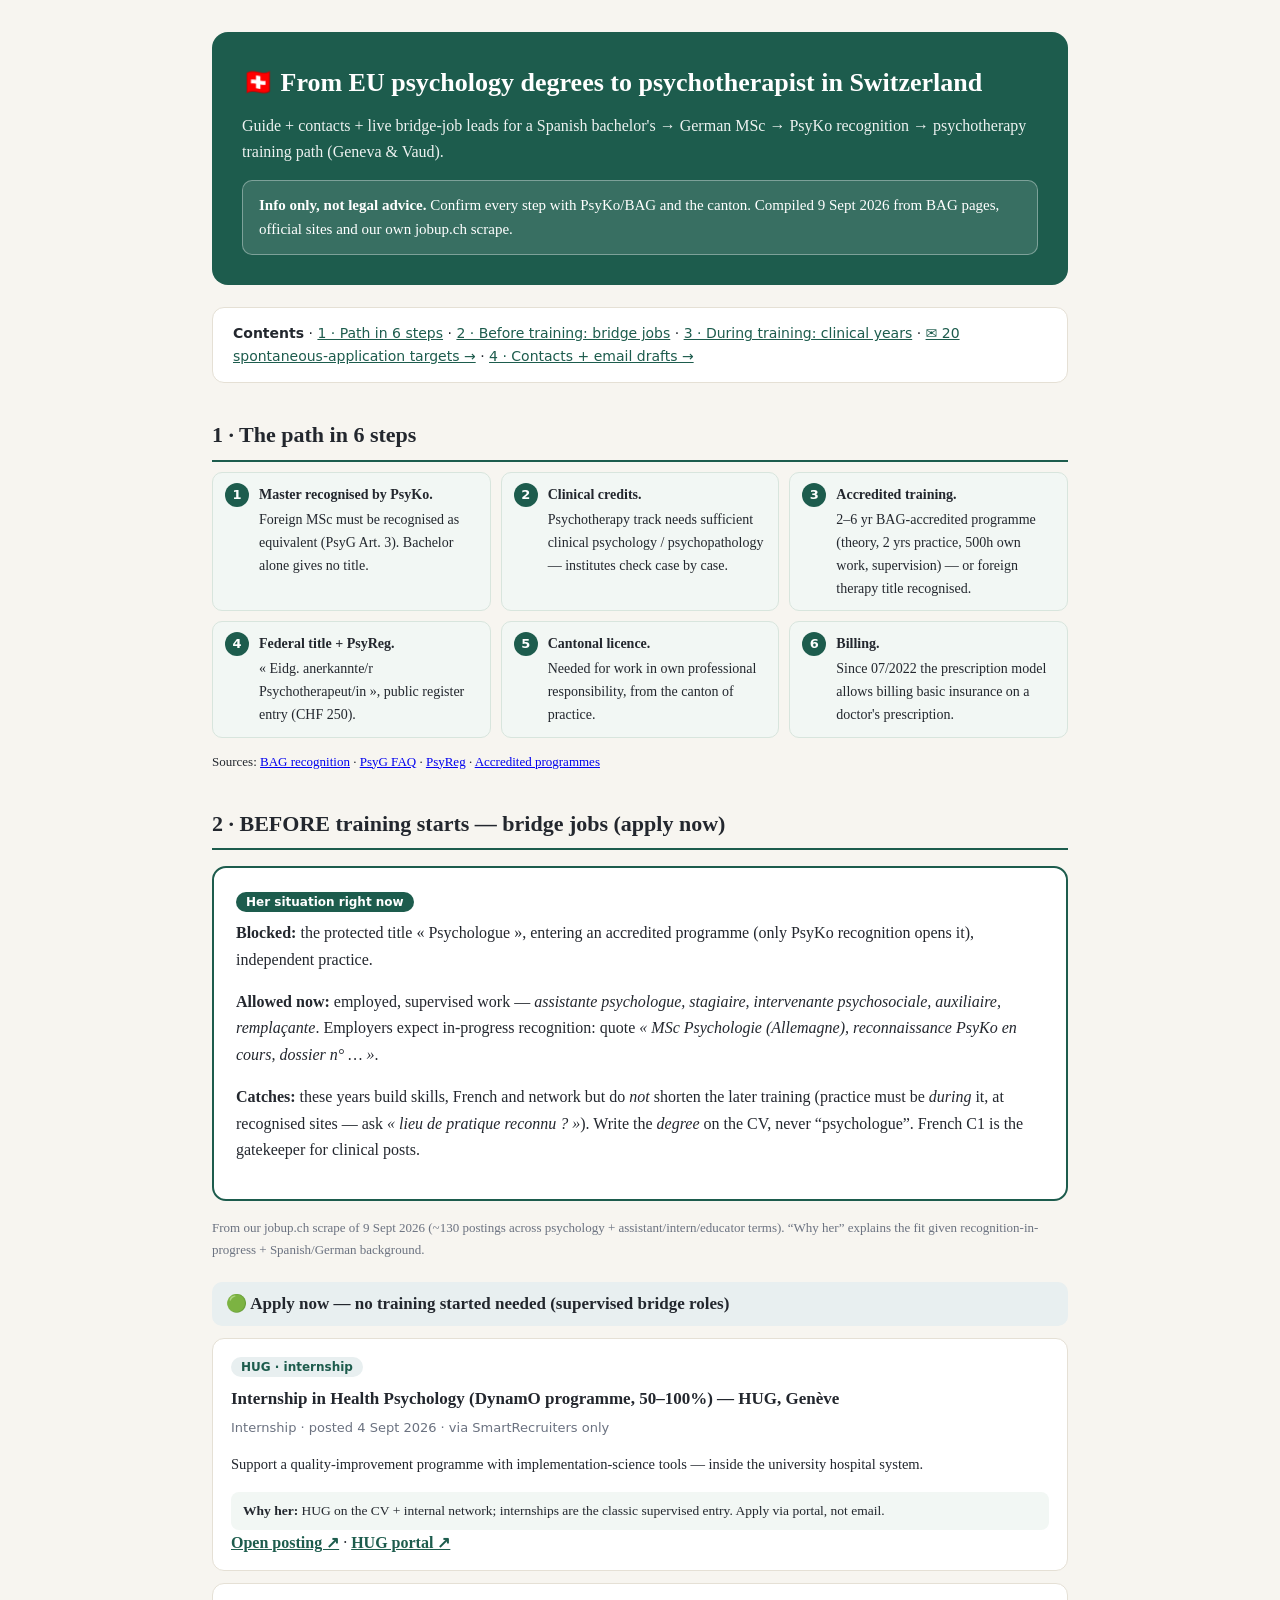
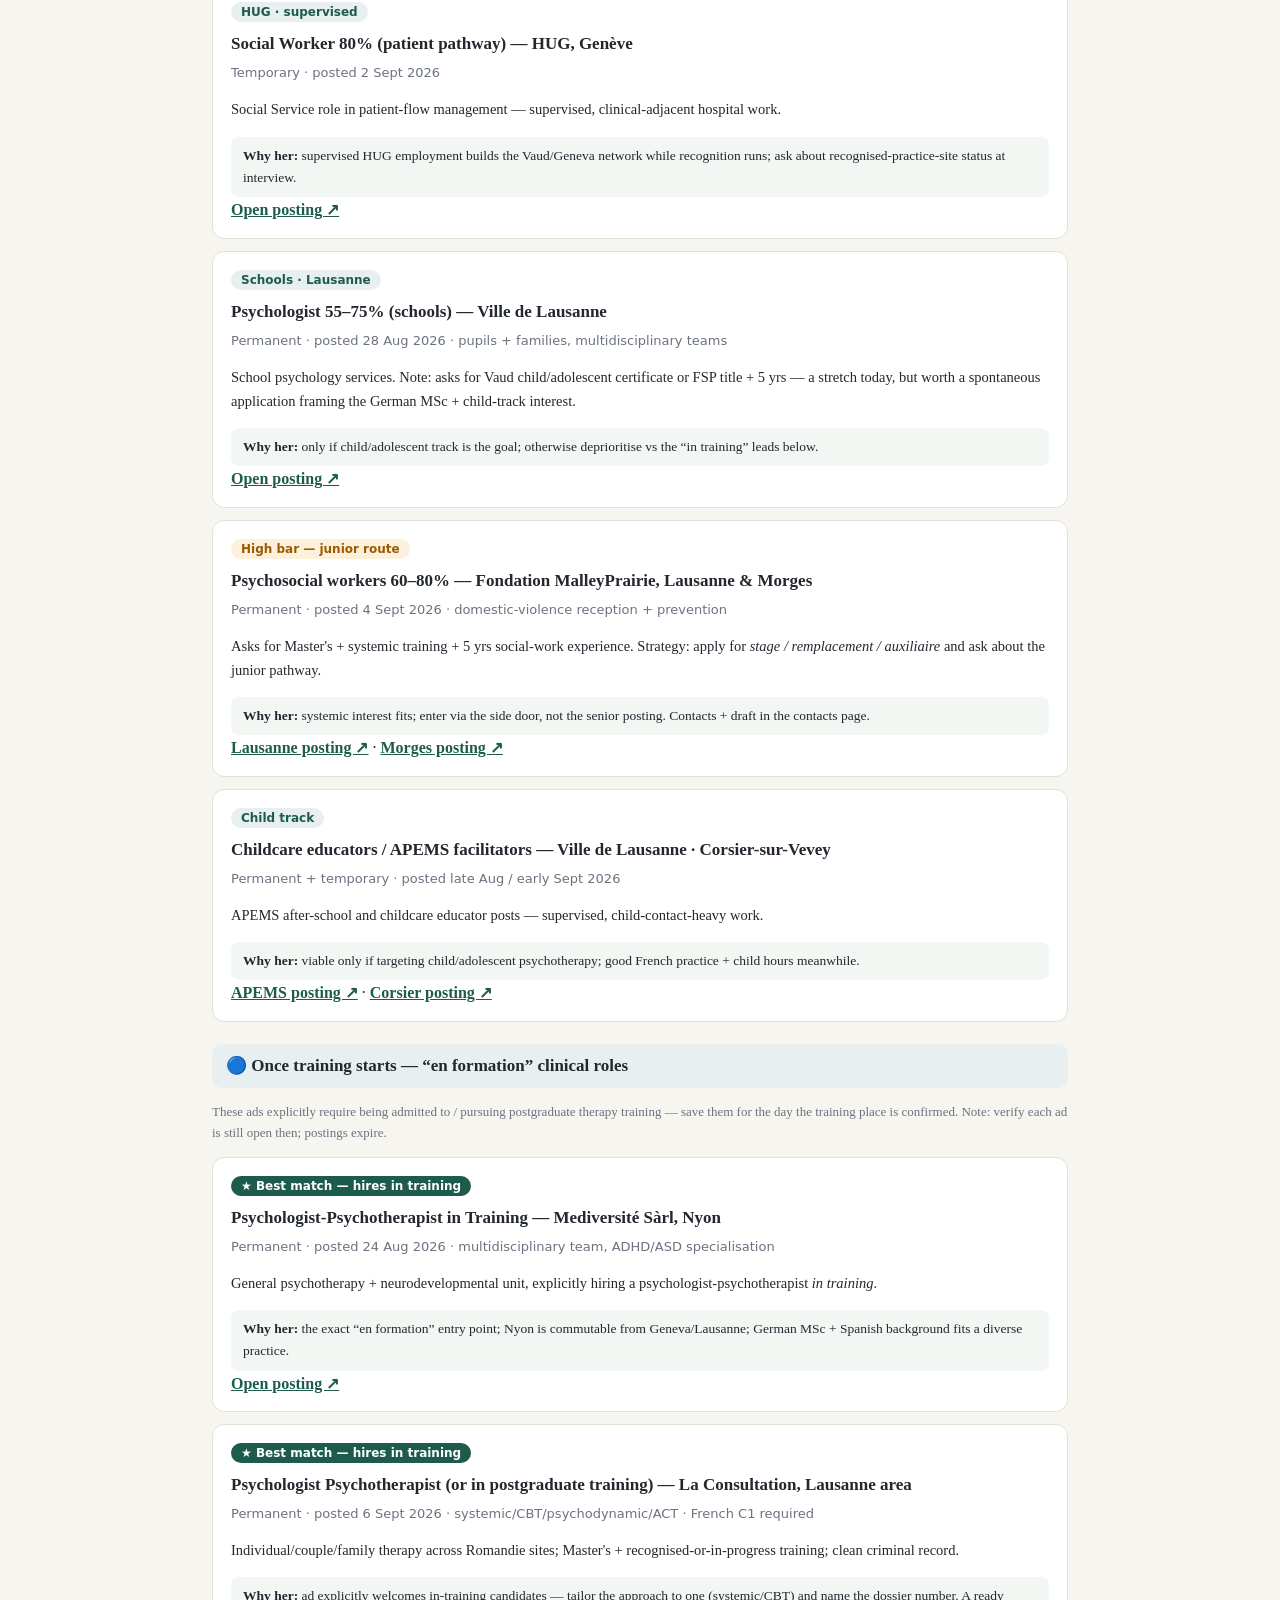
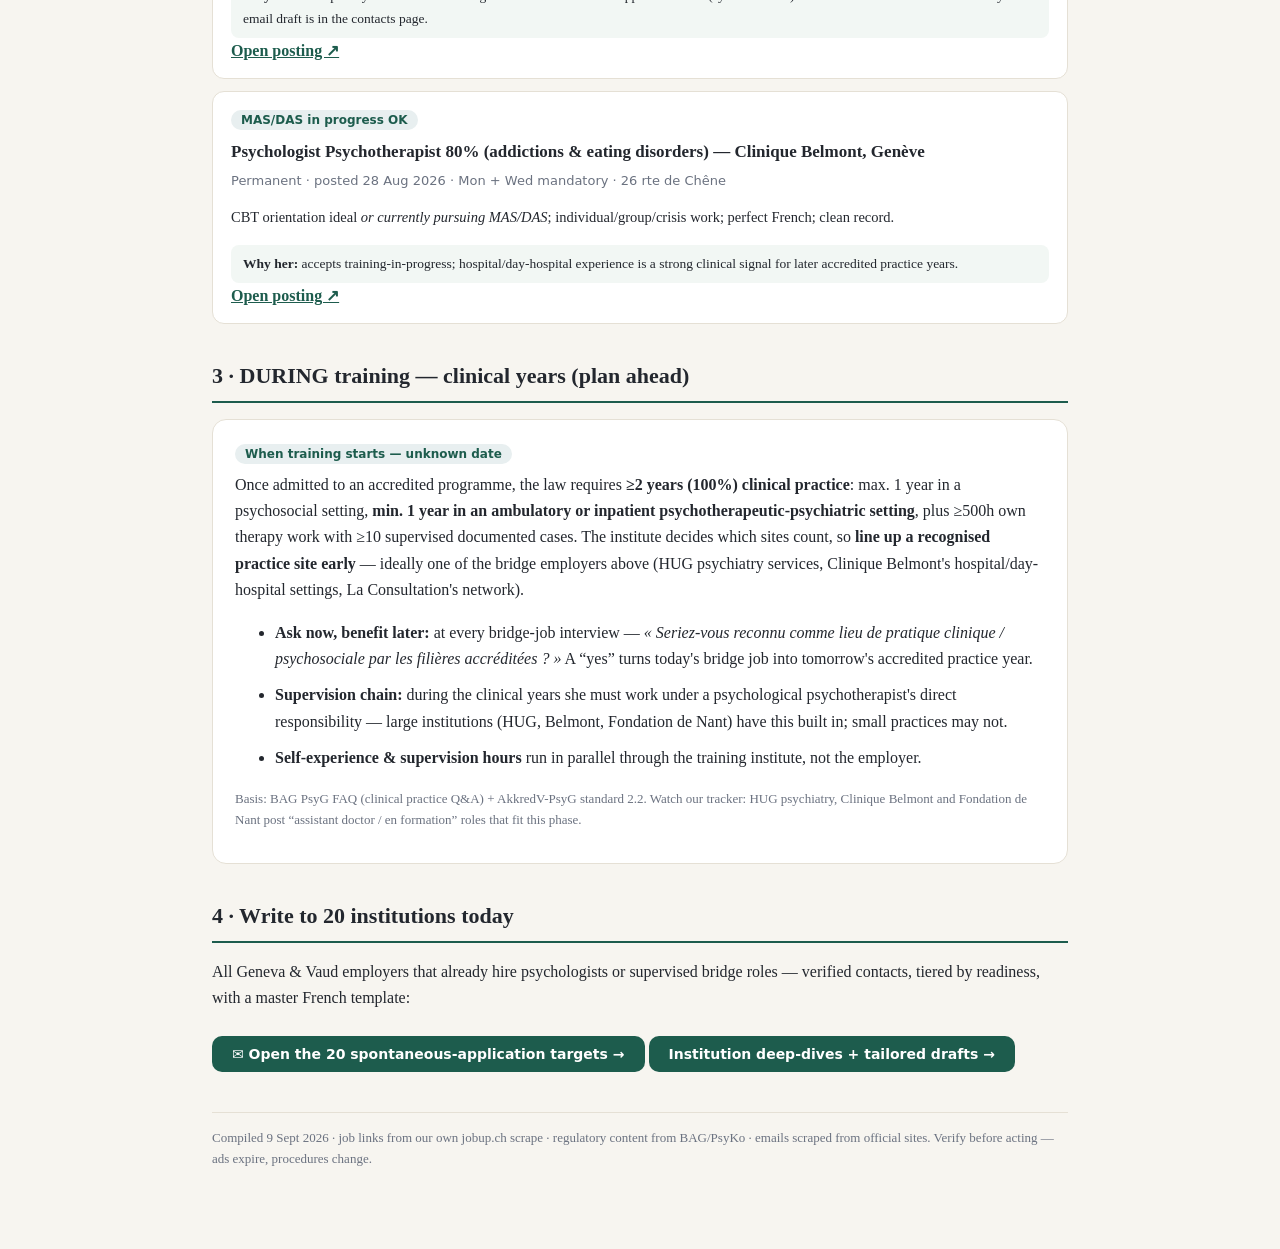
==== commit 34bb5066: "Add spontaneous.html: 20 verified GE/VD institutions + master template; link from index" ====
--- a/docs/index.html
+++ b/docs/index.html
@@ -50,6 +50,7 @@
   <a href="#path">1 · Path in 6 steps</a> ·
   <a href="#before">2 · Before training: bridge jobs</a> ·
   <a href="#during">3 · During training: clinical years</a> ·
+  <a href="spontaneous.html">✉️ 20 spontaneous-application targets →</a> ·
   <a href="contact-guide.html">4 · Contacts + email drafts →</a>
 </nav>
 
@@ -177,9 +178,10 @@
   HUG psychiatry, Clinique Belmont and Fondation de Nant post “assistant doctor / en formation” roles that fit this phase.</p>
 </div>
 
-<h2>4 · Institution contacts + email drafts</h2>
-<p>HUG, AGAPE (+ identity warning), La Consultation, Clinique Belmont, MalleyPrairie, Bois-Gentil (not verifiable) — verified emails, phone numbers and tailored French drafts:</p>
-<a class="btn" href="contact-guide.html">Open the contacts &amp; drafts page →</a>
+<h2>4 · Write to 20 institutions today</h2>
+<p>All Geneva &amp; Vaud employers that already hire psychologists or supervised bridge roles — verified contacts, tiered by readiness, with a master French template:</p>
+<a class="btn" href="spontaneous.html">✉️ Open the 20 spontaneous-application targets →</a>
+<a class="btn" href="contact-guide.html">Institution deep-dives + tailored drafts →</a>
 
 <footer>Compiled 9 Sept 2026 · job links from our own jobup.ch scrape · regulatory content from BAG/PsyKo · emails scraped from official sites. Verify before acting — ads expire, procedures change.</footer>
 
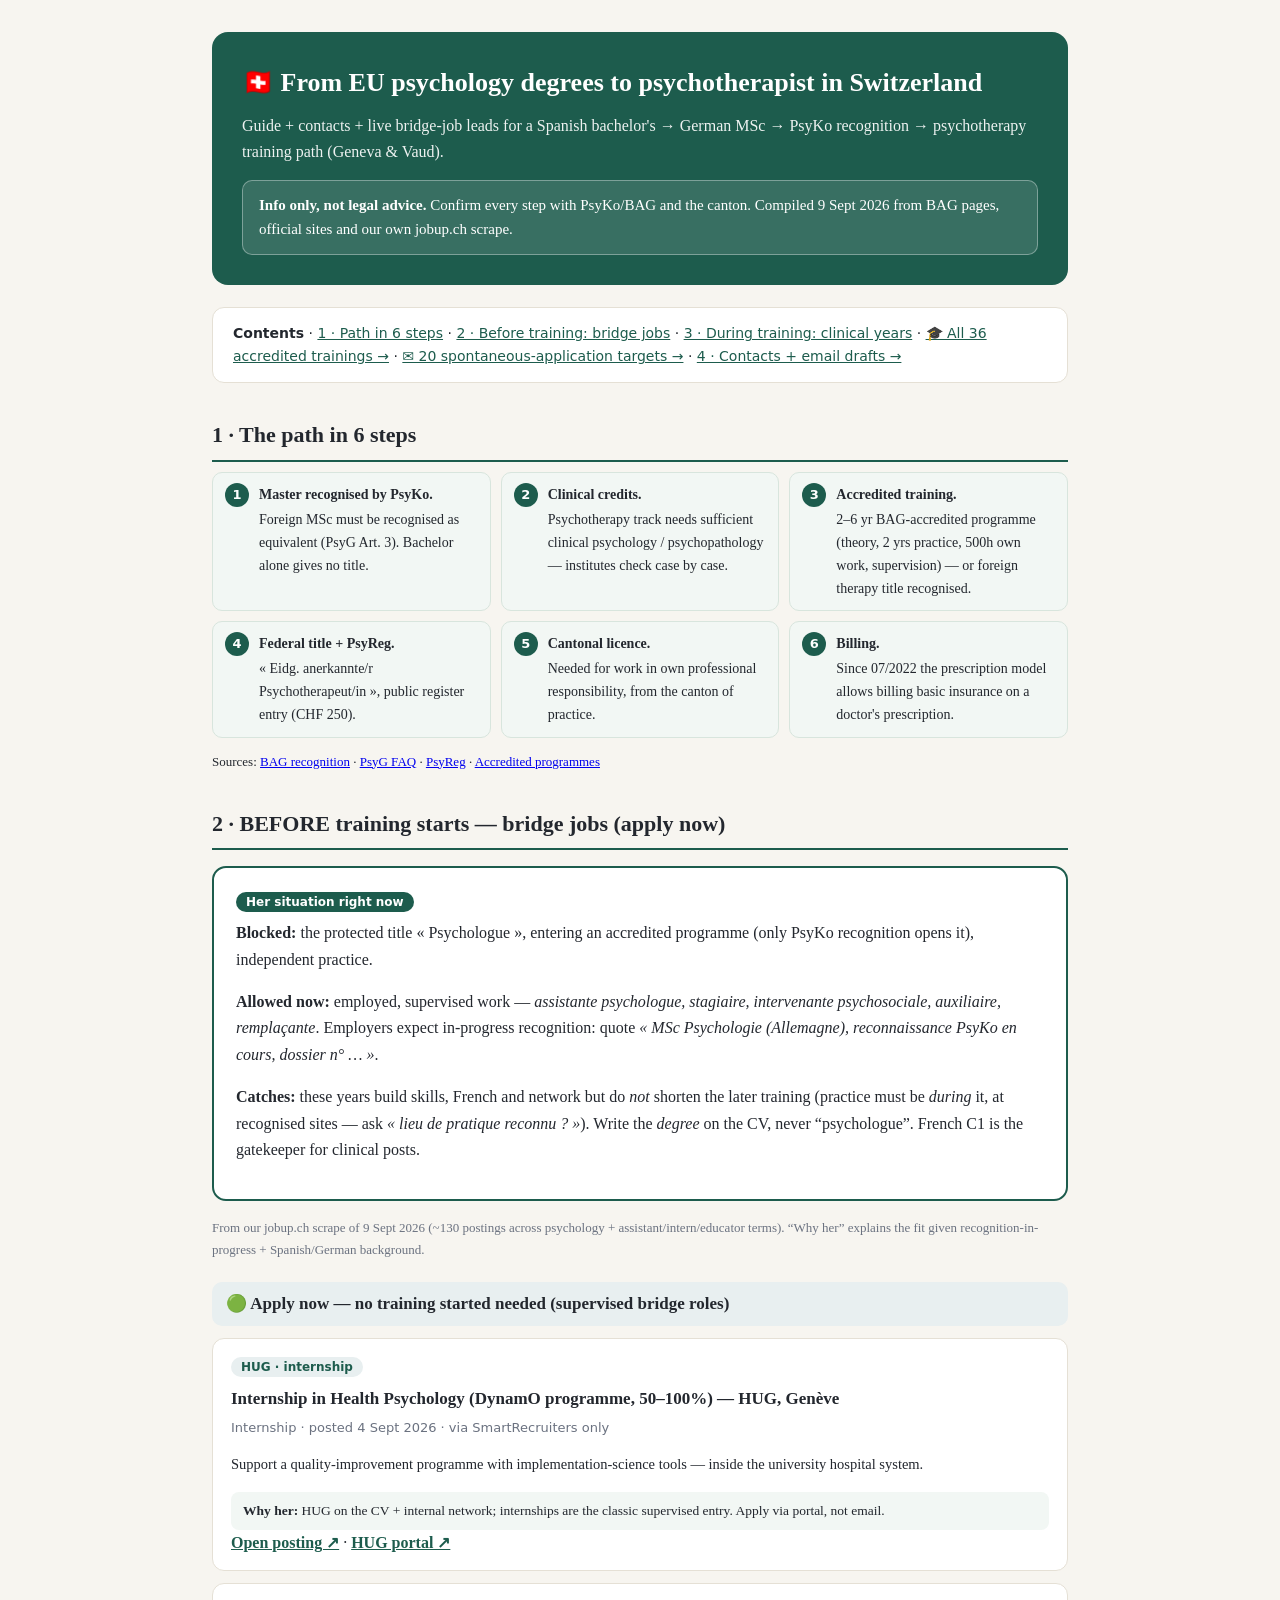
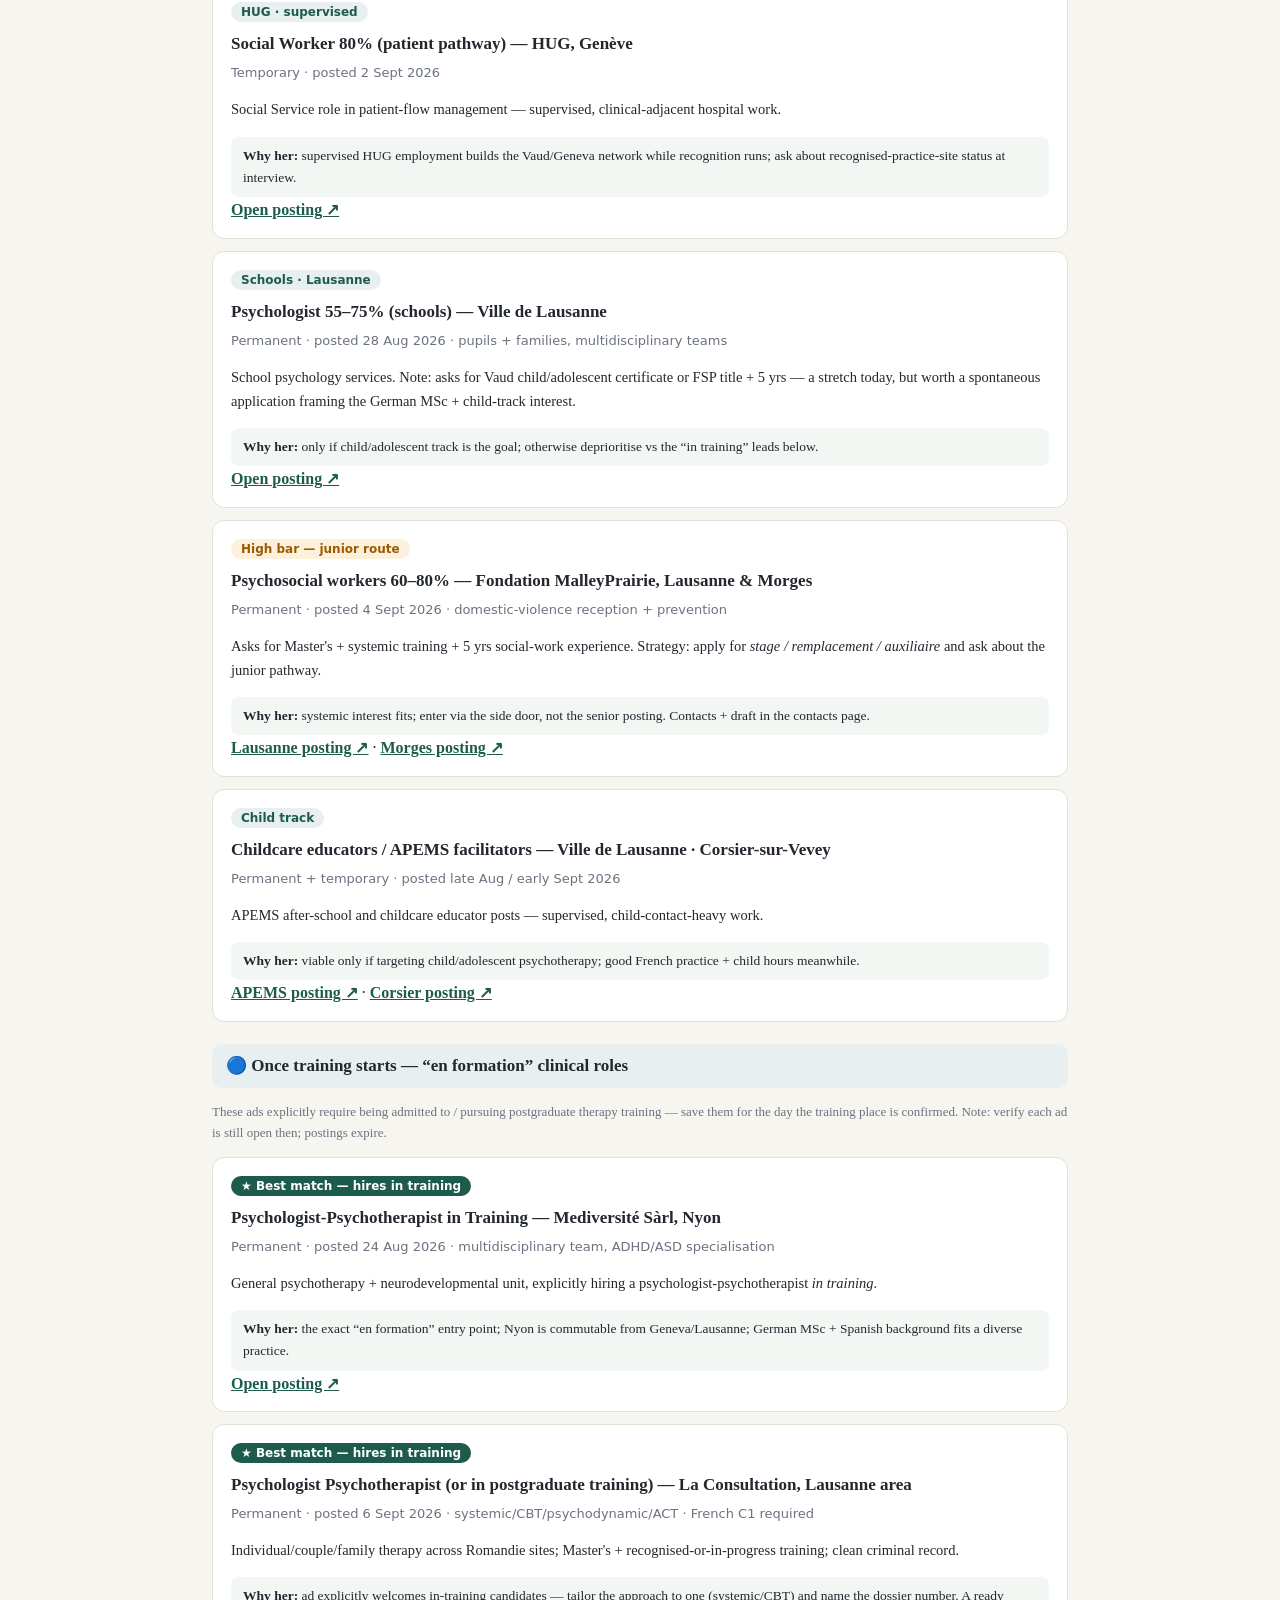
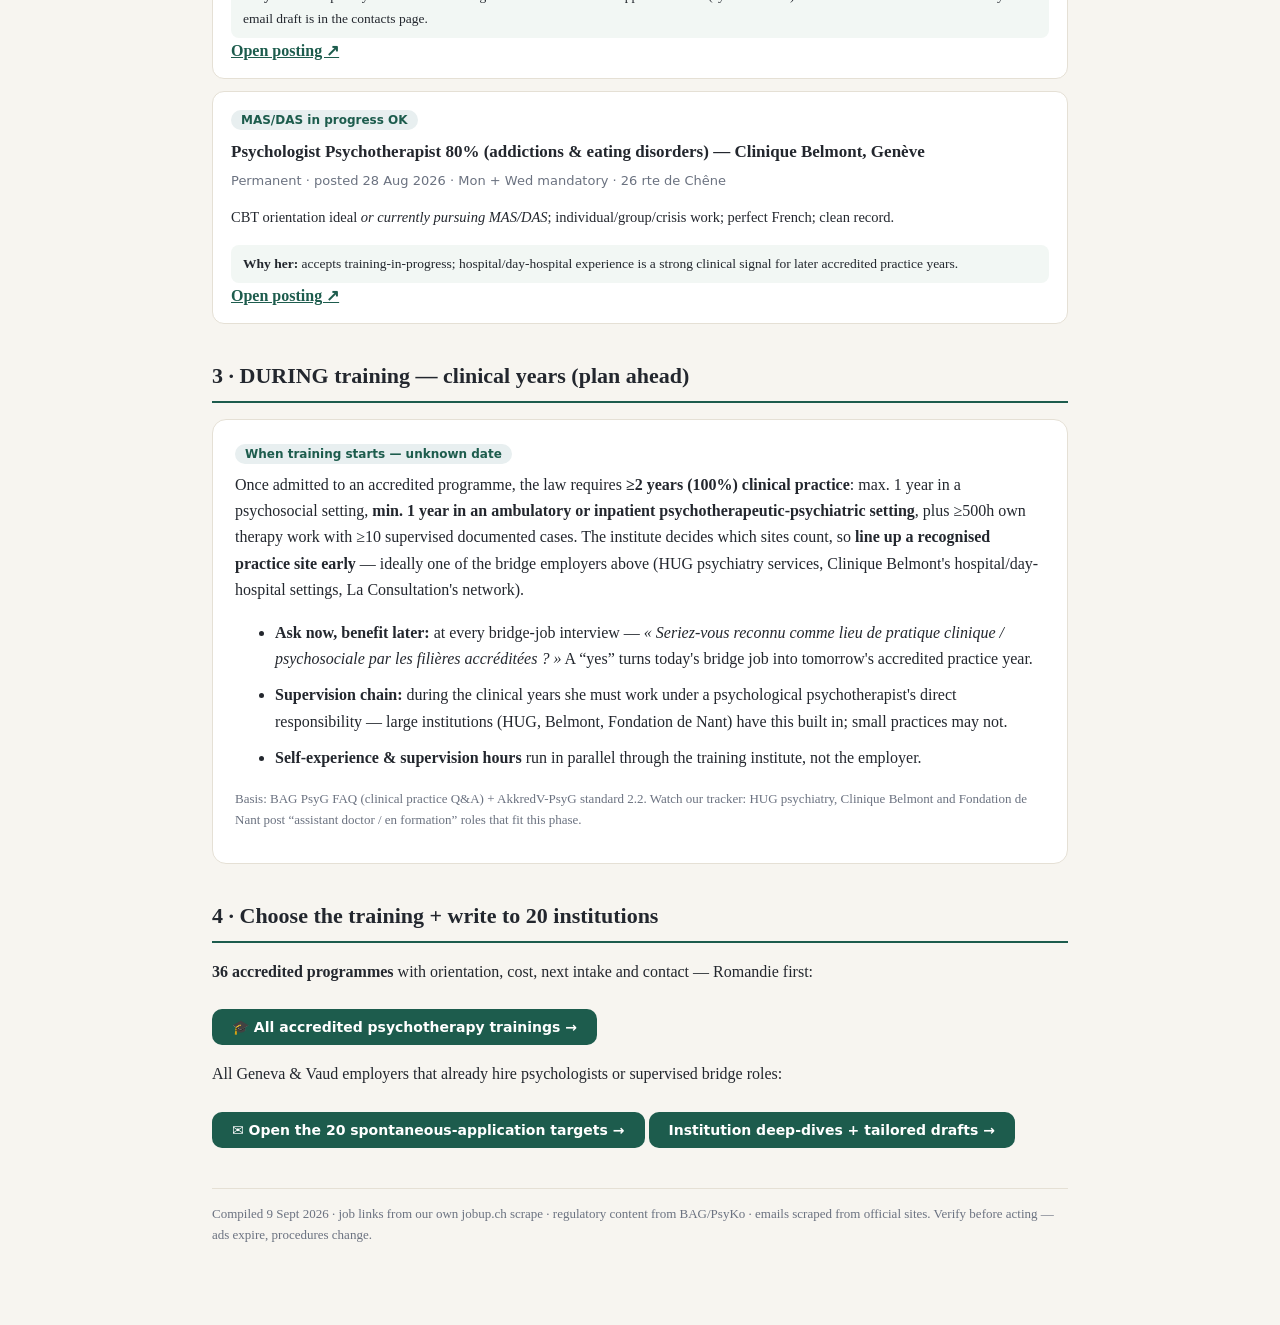
==== commit 80abbc56: "Add formations.html: all 36 BAG-accredited psychotherapy trainings with intakes+contacts; link from " ====
--- a/docs/index.html
+++ b/docs/index.html
@@ -50,6 +50,7 @@
   <a href="#path">1 · Path in 6 steps</a> ·
   <a href="#before">2 · Before training: bridge jobs</a> ·
   <a href="#during">3 · During training: clinical years</a> ·
+  <a href="formations.html">🎓 All 36 accredited trainings →</a> ·
   <a href="spontaneous.html">✉️ 20 spontaneous-application targets →</a> ·
   <a href="contact-guide.html">4 · Contacts + email drafts →</a>
 </nav>
@@ -178,8 +179,10 @@
   HUG psychiatry, Clinique Belmont and Fondation de Nant post “assistant doctor / en formation” roles that fit this phase.</p>
 </div>
 
-<h2>4 · Write to 20 institutions today</h2>
-<p>All Geneva &amp; Vaud employers that already hire psychologists or supervised bridge roles — verified contacts, tiered by readiness, with a master French template:</p>
+<h2>4 · Choose the training + write to 20 institutions</h2>
+<p><b>36 accredited programmes</b> with orientation, cost, next intake and contact — Romandie first:</p>
+<a class="btn" href="formations.html">🎓 All accredited psychotherapy trainings →</a>
+<p>All Geneva &amp; Vaud employers that already hire psychologists or supervised bridge roles:</p>
 <a class="btn" href="spontaneous.html">✉️ Open the 20 spontaneous-application targets →</a>
 <a class="btn" href="contact-guide.html">Institution deep-dives + tailored drafts →</a>
 
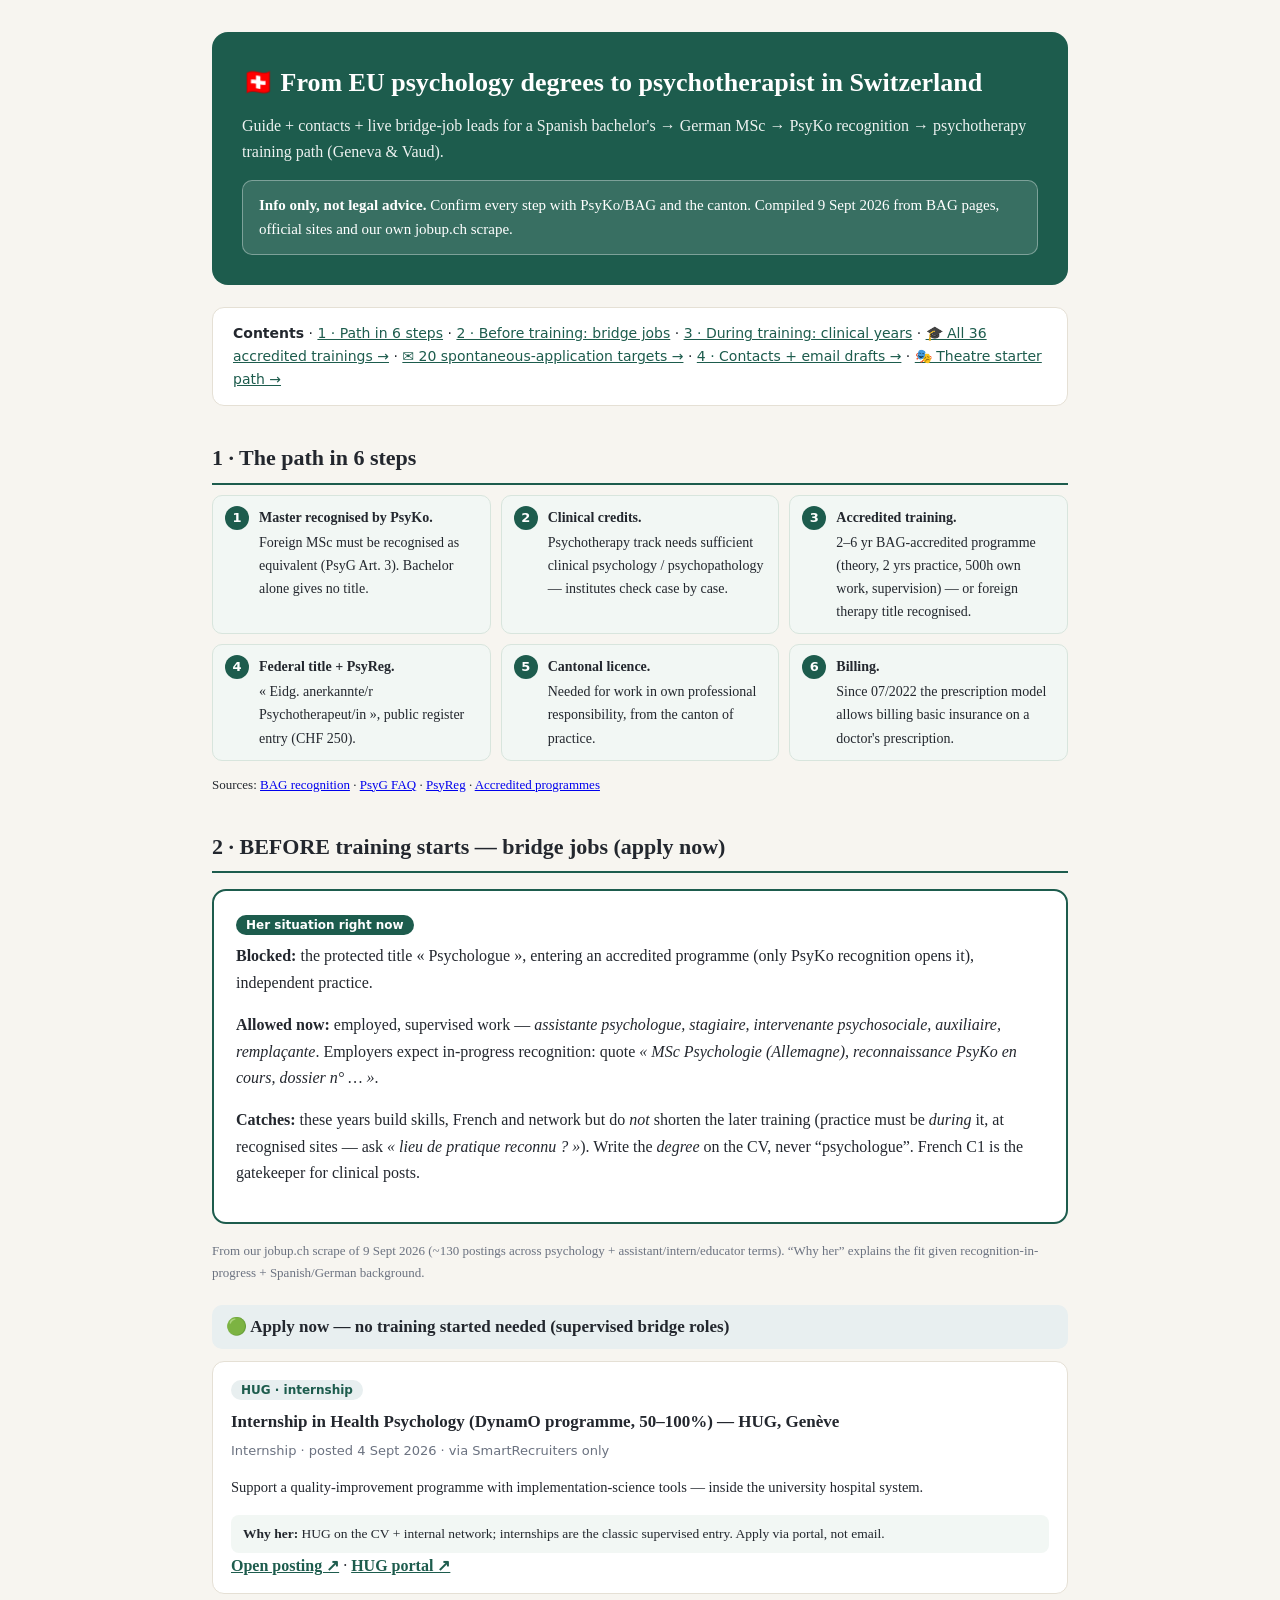
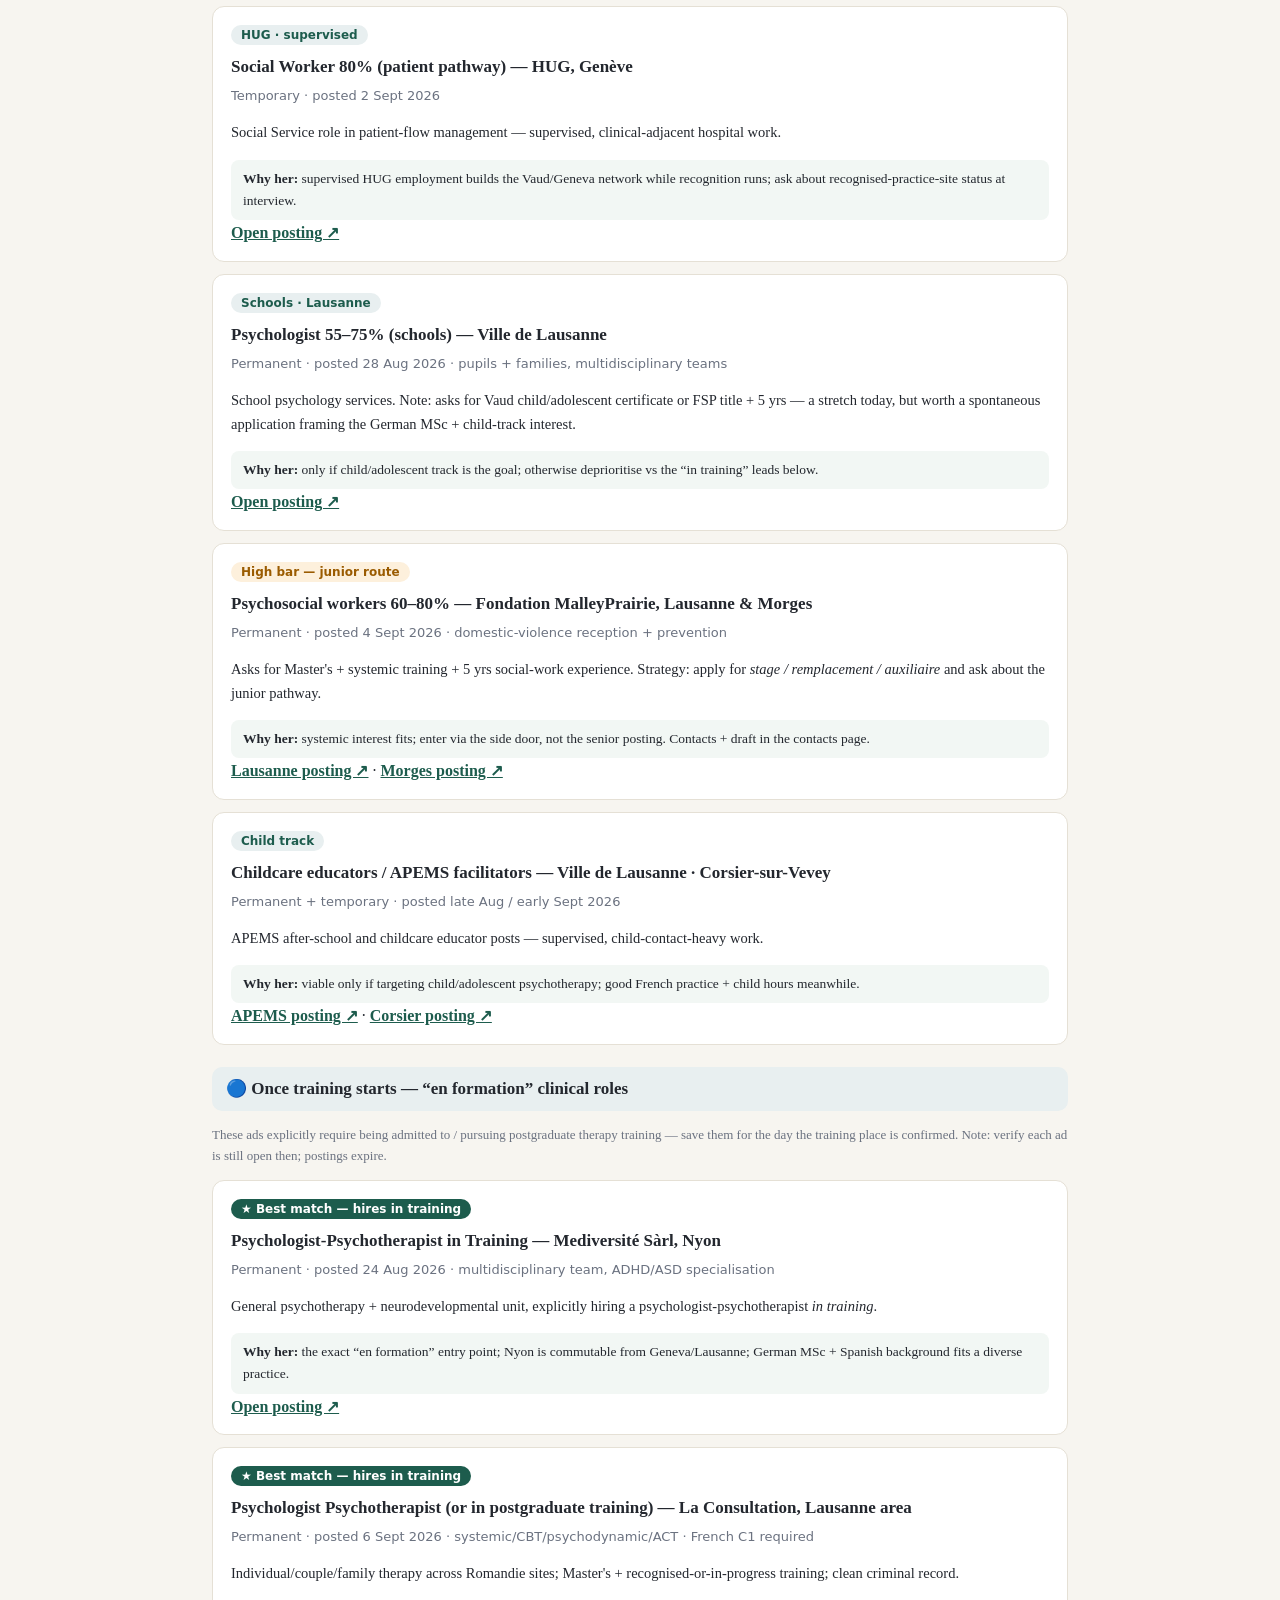
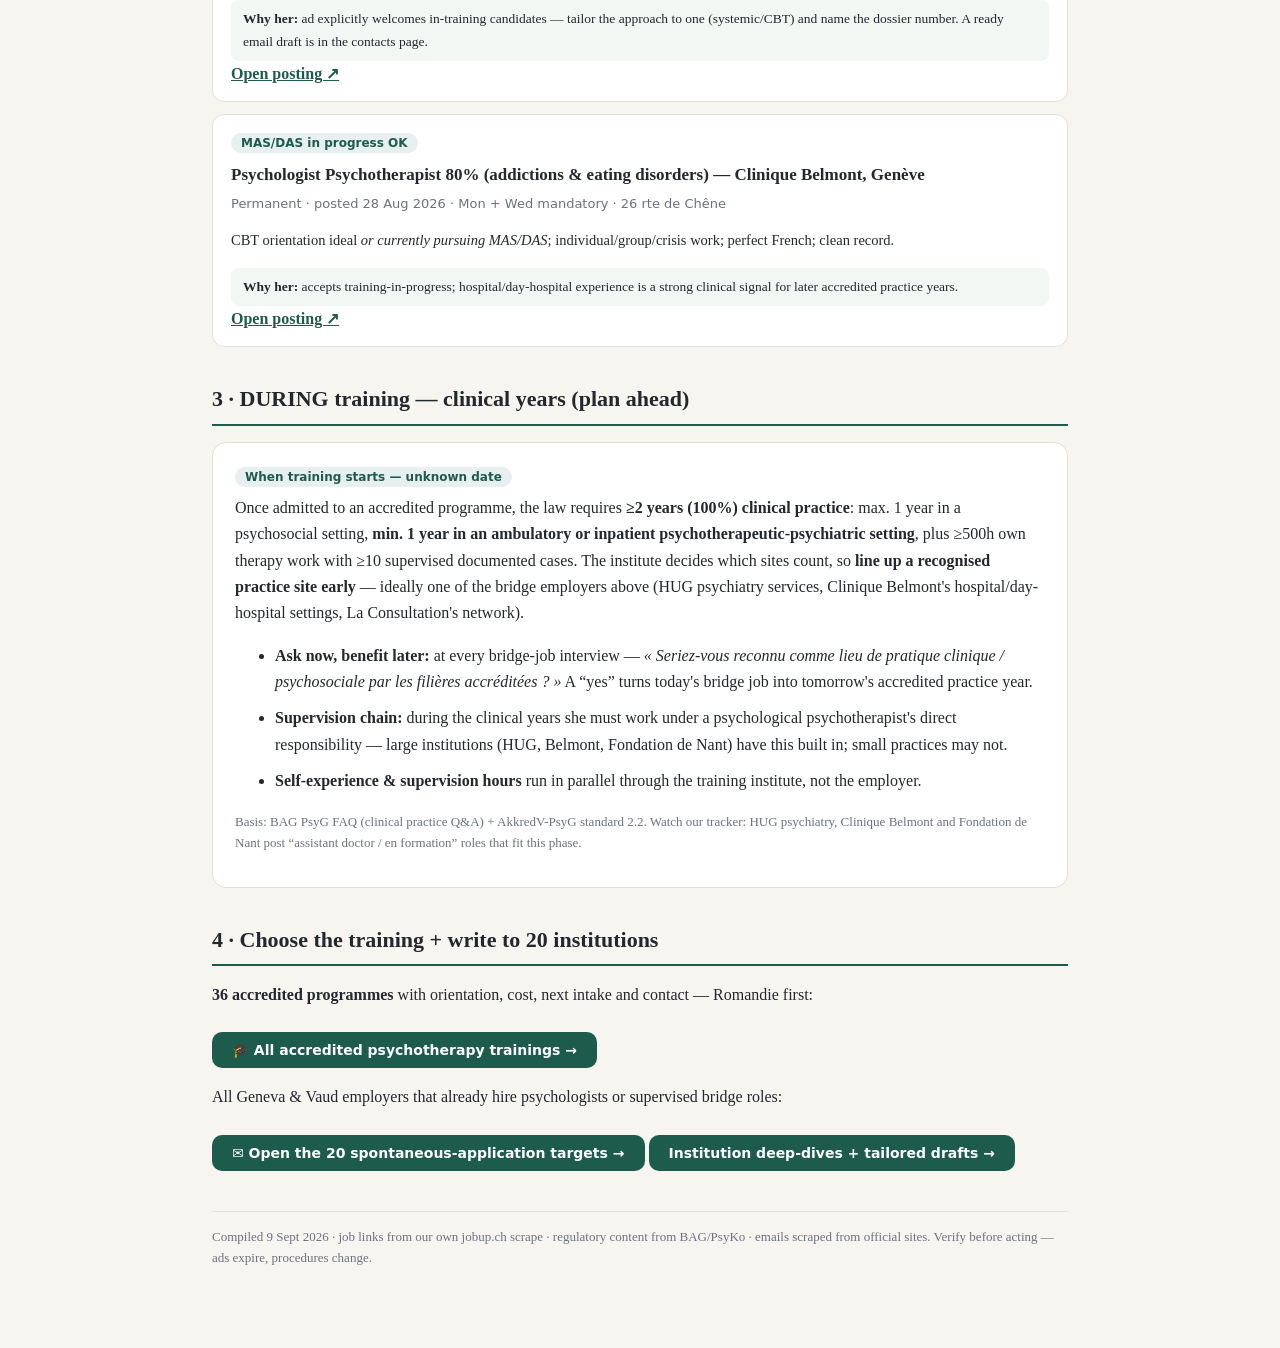
==== commit ba4bfcef: "Add theatre.html: Geneva performer starter path + verified venue contacts; link from index" ====
--- a/docs/index.html
+++ b/docs/index.html
@@ -52,7 +52,8 @@
   <a href="#during">3 · During training: clinical years</a> ·
   <a href="formations.html">🎓 All 36 accredited trainings →</a> ·
   <a href="spontaneous.html">✉️ 20 spontaneous-application targets →</a> ·
-  <a href="contact-guide.html">4 · Contacts + email drafts →</a>
+  <a href="contact-guide.html">4 · Contacts + email drafts →</a> ·
+  <a href="theatre.html">🎭 Theatre starter path →</a>
 </nav>
 
 <h2 id="path">1 · The path in 6 steps</h2>
